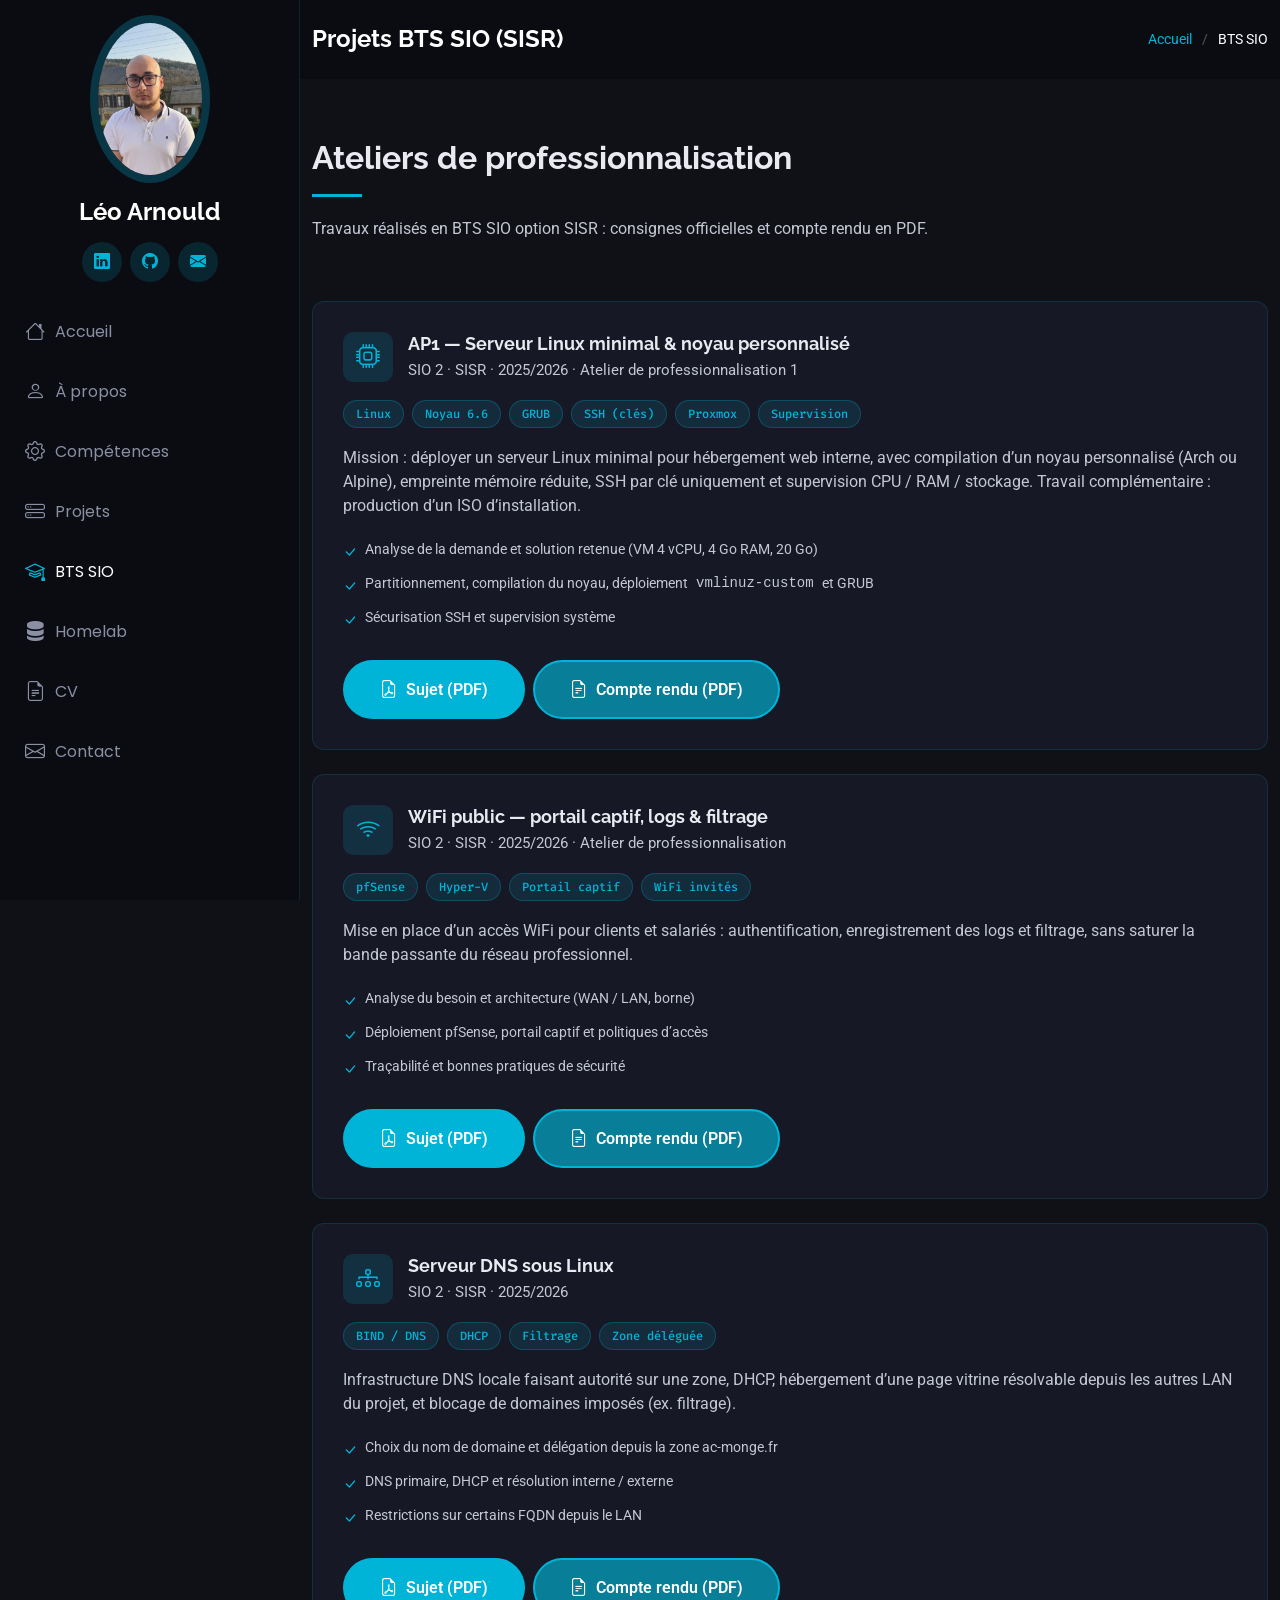
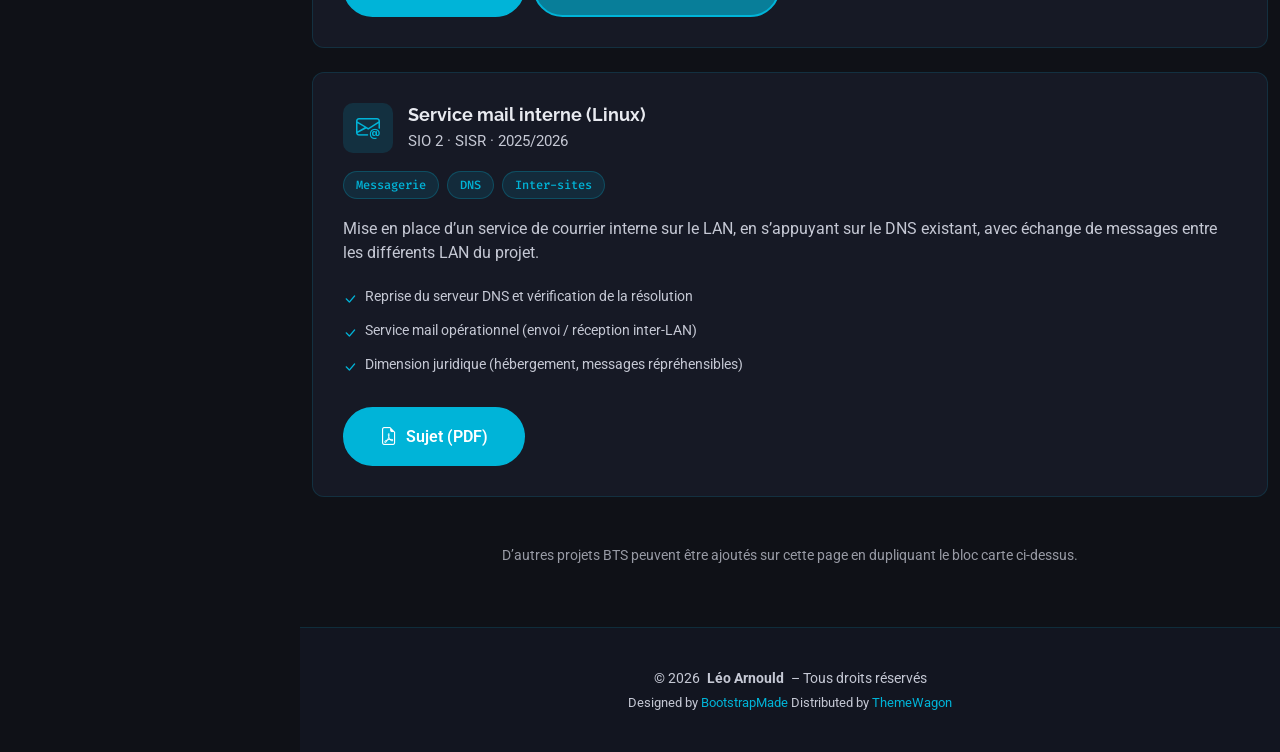
==== bts-sio.html @ a4b72993 "BTS SIO: cartes WiFi, DNS, mail + PDF associes Made-with: Cursor" ====
<!DOCTYPE html>
<html lang="fr">

<head>
  <meta charset="utf-8">
  <meta content="width=device-width, initial-scale=1.0" name="viewport">
  <title>Projets BTS SIO – Léo Arnould</title>
  <meta content="Projets BTS SIO option SISR : ateliers de professionnalisation, sujets et comptes rendus en PDF." name="description">
  <meta content="BTS SIO, SISR, portfolio, Léo Arnould, AP1, Linux, noyau" name="keywords">

  <link rel="canonical" href="https://leoarnould.fr/bts-sio.html">
  <meta property="og:type" content="website">
  <meta property="og:locale" content="fr_FR">
  <meta property="og:url" content="https://leoarnould.fr/bts-sio.html">
  <meta property="og:title" content="Projets BTS SIO – Léo Arnould">
  <meta property="og:description" content="Projets BTS SIO option SISR : ateliers, sujets et comptes rendus.">
  <meta property="og:image" content="https://leoarnould.fr/assets/img/my-profile-img.jpg">
  <meta property="og:image:alt" content="Photo de Léo Arnould">
  <meta name="twitter:card" content="summary_large_image">
  <meta name="twitter:title" content="Projets BTS SIO – Léo Arnould">
  <meta name="twitter:description" content="Projets BTS SIO option SISR.">
  <meta name="twitter:image" content="https://leoarnould.fr/assets/img/my-profile-img.jpg">

  <link href="assets/img/my-profile-img.jpg" rel="icon">
  <link href="assets/img/my-profile-img.jpg" rel="apple-touch-icon">

  <link href="https://fonts.googleapis.com" rel="preconnect">
  <link href="https://fonts.gstatic.com" rel="preconnect" crossorigin>
  <link href="https://fonts.googleapis.com/css2?family=Roboto:ital,wght@0,100;0,300;0,400;0,500;0,700;0,900;1,100;1,300;1,400;1,500;1,700;1,900&family=Poppins:ital,wght@0,100;0,200;0,300;0,400;0,500;0,600;0,700;0,800;0,900;1,100;1,200;1,300;1,400;1,500;1,600;1,700;1,800;1,900&family=Raleway:ital,wght@0,100;0,200;0,300;0,400;0,500;0,600;0,700;0,800;0,900;1,100;1,200;1,300;1,400;1,500;1,600;1,700;1,800;1,900&family=Fira+Code:wght@400;500;600&display=swap" rel="stylesheet">

  <link href="assets/vendor/bootstrap/css/bootstrap.min.css" rel="stylesheet">
  <link href="assets/vendor/bootstrap-icons/bootstrap-icons.css" rel="stylesheet">
  <link href="assets/vendor/aos/aos.css" rel="stylesheet">
  <link href="assets/vendor/glightbox/css/glightbox.min.css" rel="stylesheet">
  <link href="assets/vendor/swiper/swiper-bundle.min.css" rel="stylesheet">

  <link href="assets/css/main.css" rel="stylesheet">
</head>

<body class="portfolio-details-page">

  <header id="header" class="header dark-background d-flex flex-column">
    <i class="header-toggle d-xl-none bi bi-list"></i>

    <div class="profile-img">
      <img src="assets/img/my-profile-img.jpg" alt="Photo de Léo Arnould" class="img-fluid rounded-circle">
    </div>

    <a href="index.html" class="logo d-flex align-items-center justify-content-center">
      <h1 class="sitename">Léo Arnould</h1>
    </a>

    <div class="social-links text-center">
      <a href="https://linkedin.com/" target="_blank" class="linkedin" aria-label="LinkedIn"><i class="bi bi-linkedin"></i></a>
      <a href="https://github.com/Zixos95" target="_blank" class="github" aria-label="GitHub"><i class="bi bi-github"></i></a>
      <a href="mailto:leo.arnould08@gmail.com" class="email" aria-label="Email"><i class="bi bi-envelope-fill"></i></a>
    </div>

    <nav id="navmenu" class="navmenu">
      <ul>
        <li><a href="index.html#hero"><i class="bi bi-house navicon"></i>Accueil</a></li>
        <li><a href="index.html#about"><i class="bi bi-person navicon"></i> À propos</a></li>
        <li><a href="index.html#skills"><i class="bi bi-gear navicon"></i> Compétences</a></li>
        <li><a href="index.html#projects"><i class="bi bi-hdd-stack navicon"></i> Projets</a></li>
        <li><a href="bts-sio.html" class="active"><i class="bi bi-mortarboard navicon"></i> BTS SIO</a></li>
        <li><a href="index.html#homelab"><i class="bi bi-server navicon"></i> Homelab</a></li>
        <li><a href="index.html#resume"><i class="bi bi-file-earmark-text navicon"></i> CV</a></li>
        <li><a href="index.html#contact"><i class="bi bi-envelope navicon"></i> Contact</a></li>
      </ul>
    </nav>

  </header>

  <main class="main">

    <div class="page-title dark-background">
      <div class="container d-lg-flex justify-content-between align-items-center">
        <h1 class="mb-2 mb-lg-0">Projets BTS SIO (SISR)</h1>
        <nav class="breadcrumbs">
          <ol>
            <li><a href="index.html">Accueil</a></li>
            <li class="current">BTS SIO</li>
          </ol>
        </nav>
      </div>
    </div>

    <section id="bts-projects" class="section">
      <div class="container section-title" data-aos="fade-up">
        <h2>Ateliers de professionnalisation</h2>
        <p>Travaux réalisés en BTS SIO option SISR : consignes officielles et compte rendu en PDF.</p>
      </div>

      <div class="container" data-aos="fade-up" data-aos-delay="100">
        <div class="row gy-4">

          <div class="col-12">
            <div class="project-card">
              <div class="project-card-header">
                <div class="project-icon">
                  <i class="bi bi-cpu"></i>
                </div>
                <div>
                  <h3>AP1 — Serveur Linux minimal &amp; noyau personnalisé</h3>
                  <p class="mb-0 mt-1" style="color: var(--default-color); font-size: 0.95rem;">SIO 2 · SISR · 2025/2026 · Atelier de professionnalisation 1</p>
                </div>
              </div>
              <div class="project-tech-badges mt-3">
                <span class="badge-tech">Linux</span>
                <span class="badge-tech">Noyau 6.6</span>
                <span class="badge-tech">GRUB</span>
                <span class="badge-tech">SSH (clés)</span>
                <span class="badge-tech">Proxmox</span>
                <span class="badge-tech">Supervision</span>
              </div>
              <p class="mt-3 mb-0">
                Mission : déployer un serveur Linux minimal pour hébergement web interne, avec compilation d’un noyau personnalisé (Arch ou Alpine), empreinte mémoire réduite, SSH par clé uniquement et supervision CPU / RAM / stockage. Travail complémentaire : production d’un ISO d’installation.
              </p>
              <ul class="project-list mt-3">
                <li><i class="bi bi-check-lg"></i> Analyse de la demande et solution retenue (VM 4 vCPU, 4 Go RAM, 20 Go)</li>
                <li><i class="bi bi-check-lg"></i> Partitionnement, compilation du noyau, déploiement <span class="font-monospace" style="font-family: var(--mono-font);">vmlinuz-custom</span> et GRUB</li>
                <li><i class="bi bi-check-lg"></i> Sécurisation SSH et supervision système</li>
              </ul>
              <div class="d-flex flex-wrap gap-2 mt-4">
                <a href="assets/docs/bts/ap1-noyau-linux-sujet.pdf" target="_blank" rel="noopener noreferrer" class="btn-download-cv" style="display: inline-flex; align-items: center; gap: 8px;">
                  <i class="bi bi-file-earmark-pdf"></i> Sujet (PDF)
                </a>
                <a href="assets/docs/bts/ap1-noyau-linux-compte-rendu.pdf" target="_blank" rel="noopener noreferrer" class="btn-download-cv" style="display: inline-flex; align-items: center; gap: 8px; background-color: color-mix(in srgb, var(--accent-color), transparent 35%);">
                  <i class="bi bi-file-earmark-text"></i> Compte rendu (PDF)
                </a>
              </div>
            </div>
          </div>

          <div class="col-12">
            <div class="project-card">
              <div class="project-card-header">
                <div class="project-icon">
                  <i class="bi bi-wifi"></i>
                </div>
                <div>
                  <h3>WiFi public — portail captif, logs &amp; filtrage</h3>
                  <p class="mb-0 mt-1" style="color: var(--default-color); font-size: 0.95rem;">SIO 2 · SISR · 2025/2026 · Atelier de professionnalisation</p>
                </div>
              </div>
              <div class="project-tech-badges mt-3">
                <span class="badge-tech">pfSense</span>
                <span class="badge-tech">Hyper-V</span>
                <span class="badge-tech">Portail captif</span>
                <span class="badge-tech">WiFi invités</span>
              </div>
              <p class="mt-3 mb-0">
                Mise en place d’un accès WiFi pour clients et salariés : authentification, enregistrement des logs et filtrage, sans saturer la bande passante du réseau professionnel.
              </p>
              <ul class="project-list mt-3">
                <li><i class="bi bi-check-lg"></i> Analyse du besoin et architecture (WAN / LAN, borne)</li>
                <li><i class="bi bi-check-lg"></i> Déploiement pfSense, portail captif et politiques d’accès</li>
                <li><i class="bi bi-check-lg"></i> Traçabilité et bonnes pratiques de sécurité</li>
              </ul>
              <div class="d-flex flex-wrap gap-2 mt-4">
                <a href="assets/docs/bts/ap1-wifi-sujet.pdf" target="_blank" rel="noopener noreferrer" class="btn-download-cv" style="display: inline-flex; align-items: center; gap: 8px;">
                  <i class="bi bi-file-earmark-pdf"></i> Sujet (PDF)
                </a>
                <a href="assets/docs/bts/ap1-wifi-compte-rendu.pdf" target="_blank" rel="noopener noreferrer" class="btn-download-cv" style="display: inline-flex; align-items: center; gap: 8px; background-color: color-mix(in srgb, var(--accent-color), transparent 35%);">
                  <i class="bi bi-file-earmark-text"></i> Compte rendu (PDF)
                </a>
              </div>
            </div>
          </div>

          <div class="col-12">
            <div class="project-card">
              <div class="project-card-header">
                <div class="project-icon">
                  <i class="bi bi-diagram-3"></i>
                </div>
                <div>
                  <h3>Serveur DNS sous Linux</h3>
                  <p class="mb-0 mt-1" style="color: var(--default-color); font-size: 0.95rem;">SIO 2 · SISR · 2025/2026</p>
                </div>
              </div>
              <div class="project-tech-badges mt-3">
                <span class="badge-tech">BIND / DNS</span>
                <span class="badge-tech">DHCP</span>
                <span class="badge-tech">Filtrage</span>
                <span class="badge-tech">Zone déléguée</span>
              </div>
              <p class="mt-3 mb-0">
                Infrastructure DNS locale faisant autorité sur une zone, DHCP, hébergement d’une page vitrine résolvable depuis les autres LAN du projet, et blocage de domaines imposés (ex. filtrage).
              </p>
              <ul class="project-list mt-3">
                <li><i class="bi bi-check-lg"></i> Choix du nom de domaine et délégation depuis la zone ac-monge.fr</li>
                <li><i class="bi bi-check-lg"></i> DNS primaire, DHCP et résolution interne / externe</li>
                <li><i class="bi bi-check-lg"></i> Restrictions sur certains FQDN depuis le LAN</li>
              </ul>
              <div class="d-flex flex-wrap gap-2 mt-4">
                <a href="assets/docs/bts/ap-dns-sujet.pdf" target="_blank" rel="noopener noreferrer" class="btn-download-cv" style="display: inline-flex; align-items: center; gap: 8px;">
                  <i class="bi bi-file-earmark-pdf"></i> Sujet (PDF)
                </a>
                <a href="assets/docs/bts/ap-dns-compte-rendu.pdf" target="_blank" rel="noopener noreferrer" class="btn-download-cv" style="display: inline-flex; align-items: center; gap: 8px; background-color: color-mix(in srgb, var(--accent-color), transparent 35%);">
                  <i class="bi bi-file-earmark-text"></i> Compte rendu (PDF)
                </a>
              </div>
            </div>
          </div>

          <div class="col-12">
            <div class="project-card">
              <div class="project-card-header">
                <div class="project-icon">
                  <i class="bi bi-envelope-at"></i>
                </div>
                <div>
                  <h3>Service mail interne (Linux)</h3>
                  <p class="mb-0 mt-1" style="color: var(--default-color); font-size: 0.95rem;">SIO 2 · SISR · 2025/2026</p>
                </div>
              </div>
              <div class="project-tech-badges mt-3">
                <span class="badge-tech">Messagerie</span>
                <span class="badge-tech">DNS</span>
                <span class="badge-tech">Inter-sites</span>
              </div>
              <p class="mt-3 mb-0">
                Mise en place d’un service de courrier interne sur le LAN, en s’appuyant sur le DNS existant, avec échange de messages entre les différents LAN du projet.
              </p>
              <ul class="project-list mt-3">
                <li><i class="bi bi-check-lg"></i> Reprise du serveur DNS et vérification de la résolution</li>
                <li><i class="bi bi-check-lg"></i> Service mail opérationnel (envoi / réception inter-LAN)</li>
                <li><i class="bi bi-check-lg"></i> Dimension juridique (hébergement, messages répréhensibles)</li>
              </ul>
              <div class="d-flex flex-wrap gap-2 mt-4">
                <a href="assets/docs/bts/ap-mail-sujet.pdf" target="_blank" rel="noopener noreferrer" class="btn-download-cv" style="display: inline-flex; align-items: center; gap: 8px;">
                  <i class="bi bi-file-earmark-pdf"></i> Sujet (PDF)
                </a>
              </div>
            </div>
          </div>

        </div>

        <p class="mt-5 mb-0 text-center" style="color: color-mix(in srgb, var(--default-color), transparent 25%); font-size: 0.9rem;">
          D’autres projets BTS peuvent être ajoutés sur cette page en dupliquant le bloc carte ci-dessus.
        </p>
      </div>
    </section>

  </main>

  <footer id="footer" class="footer position-relative light-background">
    <div class="container">
      <div class="copyright text-center">
        <p>&copy; <span>2026</span> <strong class="px-1 sitename">Léo Arnould</strong> <span>– Tous droits réservés</span></p>
      </div>
      <div class="credits">
        Designed by <a href="https://bootstrapmade.com/">BootstrapMade</a> Distributed by <a href="https://themewagon.com">ThemeWagon</a>
      </div>
    </div>
  </footer>

  <a href="#" id="scroll-top" class="scroll-top d-flex align-items-center justify-content-center"><i class="bi bi-arrow-up-short"></i></a>

  <div id="preloader"></div>

  <script src="assets/vendor/bootstrap/js/bootstrap.bundle.min.js"></script>
  <script src="assets/vendor/aos/aos.js"></script>
  <script src="assets/vendor/typed.js/typed.umd.js"></script>
  <script src="assets/vendor/purecounter/purecounter_vanilla.js"></script>
  <script src="assets/vendor/waypoints/noframework.waypoints.js"></script>
  <script src="assets/vendor/glightbox/js/glightbox.min.js"></script>
  <script src="assets/vendor/imagesloaded/imagesloaded.pkgd.min.js"></script>
  <script src="assets/vendor/isotope-layout/isotope.pkgd.min.js"></script>
  <script src="assets/vendor/swiper/swiper-bundle.min.js"></script>

  <script src="assets/js/main.js"></script>

</body>

</html>
---- assets/css/main.css ----
﻿:root {
  --default-font: "Roboto",  system-ui, -apple-system, "Segoe UI", Roboto, "Helvetica Neue", Arial, "Noto Sans", "Liberation Sans", sans-serif, "Apple Color Emoji", "Segoe UI Emoji", "Segoe UI Symbol", "Noto Color Emoji";
  --heading-font: "Raleway",  sans-serif;
  --nav-font: "Poppins",  sans-serif;
  --mono-font: "Fira Code", "Consolas", "Monaco", monospace;
}

:root { 
  --background-color: #0f1117;
  --default-color: #c5c8d4;
  --heading-color: #e8eaf0;
  --accent-color: #00b4d8;
  --surface-color: #161925;
  --contrast-color: #ffffff;
}

:root {
  --nav-color: #8b8fa3;
  --nav-hover-color: #ffffff;
  --nav-mobile-background-color: #0a0c12;
  --nav-dropdown-background-color: #0a0c12;
  --nav-dropdown-color: #8b8fa3;
  --nav-dropdown-hover-color: #ffffff;
}

.light-background {
  --background-color: #121520;
  --surface-color: #1a1e2e;
}

.dark-background {
  --background-color: #0a0c12;
  --default-color: #ffffff;
  --heading-color: #ffffff;
  --surface-color: #111422;
  --contrast-color: #ffffff;
}

:root {
  scroll-behavior: smooth;
}

body {
  color: var(--default-color);
  background-color: var(--background-color);
  font-family: var(--default-font);
}

a {
  color: var(--accent-color);
  text-decoration: none;
  transition: 0.3s;
}

a:hover {
  color: color-mix(in srgb, var(--accent-color), transparent 25%);
  text-decoration: none;
}

h1,
h2,
h3,
h4,
h5,
h6 {
  color: var(--heading-color);
  font-family: var(--heading-font);
}

.php-email-form .error-message {
  display: none;
  background: #df1529;
  color: #ffffff;
  text-align: left;
  padding: 15px;
  margin-bottom: 24px;
  font-weight: 600;
}

.php-email-form .sent-message {
  display: none;
  color: #ffffff;
  background: #059652;
  text-align: center;
  padding: 15px;
  margin-bottom: 24px;
  font-weight: 600;
}

.php-email-form .loading {
  display: none;
  background: var(--surface-color);
  text-align: center;
  padding: 15px;
  margin-bottom: 24px;
}

.php-email-form .loading:before {
  content: "";
  display: inline-block;
  border-radius: 50%;
  width: 24px;
  height: 24px;
  margin: 0 10px -6px 0;
  border: 3px solid var(--accent-color);
  border-top-color: var(--surface-color);
  animation: php-email-form-loading 1s linear infinite;
}

@keyframes php-email-form-loading {
  0% {
    transform: rotate(0deg);
  }

  100% {
    transform: rotate(360deg);
  }
}

.header {
  color: var(--default-color);
  background-color: var(--background-color);
  position: fixed;
  top: 0;
  left: 0;
  bottom: 0;
  padding: 0 15px;
  width: 300px;
  transition: all ease-in-out 0.3s;
  overflow-y: auto;
  z-index: 997;
  border-right: 1px solid color-mix(in srgb, var(--accent-color), transparent 85%);
}

.header .profile-img img {
  margin: 15px auto;
  display: block;
  width: 120px;
  border: 8px solid color-mix(in srgb, var(--accent-color), transparent 75%);
}

.header .logo {
  line-height: 1;
  margin-bottom: 15px;
}

.header .logo img {
  max-height: 32px;
  margin-right: 8px;
}

.header .logo h1 {
  font-size: 24px;
  margin: 0;
  font-weight: 700;
  color: var(--heading-color);
}

.header .social-links {
  margin: 0 0 20px 0;
}

.header .social-links a {
  font-size: 16px;
  display: inline-flex;
  align-items: center;
  justify-content: center;
  background: color-mix(in srgb, var(--accent-color), transparent 85%);
  color: var(--accent-color);
  margin: 0 2px;
  border-radius: 50%;
  text-align: center;
  width: 40px;
  height: 40px;
  transition: 0.3s;
}

.header .social-links a:hover {
  color: var(--contrast-color);
  background: var(--accent-color);
}

@media (min-width: 1200px) {

  .header~main,
  .header~#footer {
    margin-left: 300px;
  }
}

@media (max-width: 1199px) {
  .header {
    left: -100%;
  }
}

.header.header-show {
  left: 0;
}

.header .header-toggle {
  color: var(--contrast-color);
  background-color: var(--accent-color);
  font-size: 22px;
  display: flex;
  align-items: center;
  justify-content: center;
  width: 40px;
  height: 40px;
  border-radius: 50%;
  cursor: pointer;
  position: fixed;
  top: 15px;
  right: 15px;
  z-index: 9999;
  transition: background-color 0.3s;
}

.header .header-toggle:hover {
  color: var(--contrast-color);
  background-color: color-mix(in srgb, var(--accent-color) 90%, white 15%);
}

.mobile-nav-toggle {
  display: none;
}

.navmenu {
  padding: 0;
  z-index: 9997;
}

.navmenu ul {
  list-style: none;
  padding: 0 0 20px 0;
  margin: 0;
}

.navmenu a,
.navmenu a:focus {
  color: var(--nav-color);
  padding: 15px 10px;
  font-family: var(--nav-font);
  font-size: 16px;
  font-weight: 400;
  display: flex;
  align-items: center;
  white-space: nowrap;
  transition: 0.3s;
  width: 100%;
}

.navmenu a .navicon,
.navmenu a:focus .navicon {
  font-size: 20px;
  margin-right: 10px;
}

.navmenu a .toggle-dropdown,
.navmenu a:focus .toggle-dropdown {
  font-size: 12px;
  line-height: 0;
  margin-left: auto;
  width: 30px;
  height: 30px;
  display: flex;
  align-items: center;
  justify-content: center;
  border-radius: 50%;
  transition: 0.3s;
  flex-shrink: 0;
  background-color: color-mix(in srgb, var(--accent-color), transparent 90%);
}

.navmenu a .toggle-dropdown:hover,
.navmenu a:focus .toggle-dropdown:hover {
  background-color: var(--accent-color);
  color: var(--contrast-color);
}

.navmenu a:hover,
.navmenu .active,
.navmenu .active:focus {
  color: var(--nav-hover-color);
}

.navmenu a:hover .navicon,
.navmenu .active .navicon,
.navmenu .active:focus .navicon {
  color: var(--accent-color);
}

.navmenu .active .toggle-dropdown,
.navmenu .active:focus .toggle-dropdown {
  background-color: var(--accent-color);
  color: var(--contrast-color);
  transform: rotate(180deg);
}

.navmenu .dropdown {
  display: block;
}

.navmenu .dropdown a,
.navmenu .dropdown a:focus {
  color: --nav-dropdown-color;
}

.navmenu .dropdown a:hover,
.navmenu .dropdown .active,
.navmenu .dropdown .active:focus {
  color: var(--nav-dropdown-hover-color);
}

.navmenu .dropdown ul {
  position: static;
  display: none;
  z-index: 99;
  padding: 5px 10px;
  margin: 5px 10px;
  background-color: var(--nav-dropdown-background-color);
  border: 1px solid color-mix(in srgb, var(--default-color), transparent 90%);
  box-shadow: none;
  transition: all 0.5s ease-in-out;
}

.navmenu .dropdown ul ul {
  background-color: rgba(33, 37, 41, 0.1);
}

.navmenu .dropdown>.dropdown-active {
  display: block;
  background-color: rgba(33, 37, 41, 0.03);
}

.footer {
  color: var(--default-color);
  background-color: var(--background-color);
  font-size: 14px;
  padding: 40px 0;
  position: relative;
  border-top: 1px solid color-mix(in srgb, var(--accent-color), transparent 85%);
}

.footer .copyright p {
  margin-bottom: 0;
}

.footer .credits {
  margin-top: 4px;
  font-size: 13px;
  text-align: center;
}

#preloader {
  position: fixed;
  inset: 0;
  z-index: 999999;
  overflow: hidden;
  background: var(--background-color);
  transition: all 0.6s ease-out;
}

#preloader:before {
  content: "";
  position: fixed;
  top: calc(50% - 30px);
  left: calc(50% - 30px);
  border: 6px solid #ffffff;
  border-color: var(--accent-color) transparent var(--accent-color) transparent;
  border-radius: 50%;
  width: 60px;
  height: 60px;
  animation: animate-preloader 1.5s linear infinite;
}

@keyframes animate-preloader {
  0% {
    transform: rotate(0deg);
  }

  100% {
    transform: rotate(360deg);
  }
}

.scroll-top {
  position: fixed;
  visibility: hidden;
  opacity: 0;
  right: 15px;
  bottom: -15px;
  z-index: 99999;
  background-color: var(--accent-color);
  width: 44px;
  height: 44px;
  border-radius: 50px;
  transition: all 0.4s;
}

.scroll-top i {
  font-size: 24px;
  color: var(--contrast-color);
  line-height: 0;
}

.scroll-top:hover {
  background-color: color-mix(in srgb, var(--accent-color), transparent 20%);
  color: var(--contrast-color);
}

.scroll-top.active {
  visibility: visible;
  opacity: 1;
  bottom: 15px;
}

@media screen and (max-width: 768px) {
  [data-aos-delay] {
    transition-delay: 0 !important;
  }
}

.page-title {
  color: var(--default-color);
  background-color: var(--background-color);
  padding: 25px 0;
  position: relative;
}

.page-title h1 {
  font-size: 24px;
  font-weight: 700;
}

.page-title .breadcrumbs ol {
  display: flex;
  flex-wrap: wrap;
  list-style: none;
  padding: 0;
  margin: 0;
  font-size: 14px;
  font-weight: 400;
}

.page-title .breadcrumbs ol li+li {
  padding-left: 10px;
}

.page-title .breadcrumbs ol li+li::before {
  content: "/";
  display: inline-block;
  padding-right: 10px;
  color: color-mix(in srgb, var(--default-color), transparent 70%);
}

section,
.section {
  color: var(--default-color);
  background-color: var(--background-color);
  padding: 60px 0;
  overflow: clip;
}

.section-title {
  padding-bottom: 60px;
  position: relative;
}

.section-title h2 {
  font-size: 32px;
  font-weight: 700;
  margin-bottom: 20px;
  padding-bottom: 20px;
  position: relative;
}

.section-title h2:after {
  content: "";
  position: absolute;
  display: block;
  width: 50px;
  height: 3px;
  background: var(--accent-color);
  left: 0;
  bottom: 0;
}

.section-title p {
  margin-bottom: 0;
}

.hero {
  width: 100%;
  min-height: 100vh;
  position: relative;
  padding: 80px 0;
  display: flex;
  align-items: center;
  justify-content: center;
}

.hero img {
  position: absolute;
  inset: 0;
  display: block;
  width: 100%;
  height: 100%;
  object-fit: cover;
  z-index: 1;
  filter: brightness(0.3) saturate(0.6);
}

.hero:before {
  content: "";
  background: linear-gradient(135deg, rgba(10,12,18,0.92) 0%, rgba(0,180,216,0.15) 100%);
  position: absolute;
  inset: 0;
  z-index: 2;
}

.hero .container {
  position: relative;
  z-index: 3;
}

.hero h2 {
  margin: 0;
  font-size: 64px;
  font-weight: 700;
}

.hero p {
  margin: 5px 0 0 0;
  font-size: 26px;
}

.hero p span {
  letter-spacing: 1px;
  border-bottom: 2px solid var(--accent-color);
}

.hero .social-links {
  margin-top: 25px;
}

.hero .social-links a {
  font-size: 24px;
  display: inline-block;
  color: color-mix(in srgb, var(--default-color), transparent 50%);
  line-height: 1;
  margin-right: 20px;
  transition: 0.3s;
}

.hero .social-links a:hover {
  color: var(--accent-color);
}

@media (max-width: 768px) {
  .hero h2 {
    font-size: 32px;
  }

  .hero p {
    font-size: 20px;
  }
}

.about .content h2 {
  font-weight: 700;
  font-size: 24px;
}

.about .content ul {
  list-style: none;
  padding: 0;
}

.about .content ul li {
  margin-bottom: 20px;
  display: flex;
  align-items: center;
}

.about .content ul strong {
  margin-right: 10px;
}

.about .content ul i {
  font-size: 16px;
  margin-right: 5px;
  color: var(--accent-color);
  line-height: 0;
}

.skills .progress {
  height: 60px;
  display: block;
  background: none;
  border-radius: 0;
}

.skills .progress .skill {
  color: var(--heading-color);
  padding: 0;
  margin: 0 0 6px 0;
  text-transform: uppercase;
  display: block;
  font-weight: 600;
  font-family: var(--heading-font);
}

.skills .progress .skill .val {
  float: right;
  font-style: normal;
}

.skills .progress-bar-wrap {
  background: color-mix(in srgb, var(--default-color), transparent 90%);
  height: 10px;
}

.skills .progress-bar {
  width: 1px;
  height: 10px;
  transition: 0.9s;
  background-color: var(--accent-color);
}

.skill-card {
  background: var(--surface-color);
  border: 1px solid color-mix(in srgb, var(--accent-color), transparent 85%);
  border-radius: 12px;
  padding: 30px 25px;
  height: 100%;
  transition: all 0.3s ease;
  position: relative;
  overflow: hidden;
}

.skill-card::before {
  content: "";
  position: absolute;
  top: 0;
  left: 0;
  right: 0;
  height: 3px;
  background: linear-gradient(90deg, var(--accent-color), transparent);
}

.skill-card:hover {
  transform: translateY(-5px);
  border-color: color-mix(in srgb, var(--accent-color), transparent 50%);
  box-shadow: 0 10px 30px rgba(0, 180, 216, 0.1);
}

.skill-card-icon {
  width: 60px;
  height: 60px;
  background: color-mix(in srgb, var(--accent-color), transparent 85%);
  border-radius: 12px;
  display: flex;
  align-items: center;
  justify-content: center;
  margin-bottom: 20px;
}

.skill-card-icon i {
  font-size: 28px;
  color: var(--accent-color);
}

.skill-card h4 {
  font-size: 20px;
  font-weight: 700;
  margin-bottom: 15px;
  color: var(--heading-color);
}

.skill-list {
  list-style: none;
  padding: 0;
  margin: 0;
}

.skill-list li {
  padding: 6px 0;
  font-size: 14px;
  color: var(--default-color);
  display: flex;
  align-items: center;
  gap: 8px;
}

.skill-list li i {
  color: var(--accent-color);
  font-size: 14px;
}

.projects .section-title h2:after {
  left: 0;
}

.project-card {
  background: var(--surface-color);
  border: 1px solid color-mix(in srgb, var(--accent-color), transparent 85%);
  border-radius: 12px;
  padding: 30px;
  height: 100%;
  transition: all 0.3s ease;
  position: relative;
  overflow: hidden;
}

.project-card::before {
  content: "";
  position: absolute;
  top: 0;
  left: 0;
  width: 4px;
  height: 100%;
  background: var(--accent-color);
  opacity: 0;
  transition: opacity 0.3s ease;
}

.project-card:hover {
  transform: translateY(-5px);
  border-color: color-mix(in srgb, var(--accent-color), transparent 50%);
  box-shadow: 0 15px 40px rgba(0, 180, 216, 0.08);
}

.project-card:hover::before {
  opacity: 1;
}

.project-card-header {
  display: flex;
  align-items: center;
  gap: 15px;
  margin-bottom: 18px;
}

.project-icon {
  width: 50px;
  height: 50px;
  min-width: 50px;
  background: color-mix(in srgb, var(--accent-color), transparent 85%);
  border-radius: 10px;
  display: flex;
  align-items: center;
  justify-content: center;
}

.project-icon i {
  font-size: 24px;
  color: var(--accent-color);
}

.project-card h3 {
  font-size: 18px;
  font-weight: 700;
  margin: 0;
  color: var(--heading-color);
}

.project-tech-badges {
  display: flex;
  flex-wrap: wrap;
  gap: 8px;
  margin-bottom: 18px;
}

.badge-tech {
  background: color-mix(in srgb, var(--accent-color), transparent 88%);
  color: var(--accent-color);
  padding: 4px 12px;
  border-radius: 20px;
  font-size: 12px;
  font-weight: 500;
  font-family: var(--mono-font);
  border: 1px solid color-mix(in srgb, var(--accent-color), transparent 75%);
}

.project-card h5 {
  font-size: 14px;
  font-weight: 600;
  color: var(--heading-color);
  margin-bottom: 10px;
  text-transform: uppercase;
  letter-spacing: 0.5px;
}

.project-list {
  list-style: none;
  padding: 0;
  margin: 0;
}

.project-list li {
  padding: 5px 0;
  font-size: 14px;
  color: var(--default-color);
  display: flex;
  align-items: flex-start;
  gap: 8px;
}

.project-list li i {
  color: var(--accent-color);
  font-size: 14px;
  margin-top: 3px;
  flex-shrink: 0;
}

.homelab .section-title h2:after {
  left: 0;
}

.homelab-card {
  background: var(--surface-color);
  border: 1px solid color-mix(in srgb, var(--accent-color), transparent 85%);
  border-radius: 12px;
  padding: 30px;
  height: 100%;
}

.homelab-card h3 {
  font-size: 18px;
  font-weight: 700;
  margin-bottom: 15px;
  color: var(--heading-color);
  display: flex;
  align-items: center;
  gap: 10px;
}

.homelab-card h3 i {
  color: var(--accent-color);
  font-size: 22px;
}

.homelab-detail {
  margin-bottom: 25px;
}

.homelab-badge-main {
  display: inline-block;
  background: linear-gradient(135deg, var(--accent-color), color-mix(in srgb, var(--accent-color), #6366f1 50%));
  color: var(--contrast-color);
  padding: 8px 20px;
  border-radius: 25px;
  font-size: 14px;
  font-weight: 600;
  font-family: var(--mono-font);
  margin-bottom: 10px;
}

.homelab-detail p {
  font-size: 14px;
  color: color-mix(in srgb, var(--default-color), transparent 20%);
  margin-top: 10px;
}

.homelab-subtitle {
  font-size: 13px;
  color: color-mix(in srgb, var(--default-color), transparent 30%);
  margin-bottom: 18px;
  font-family: var(--mono-font);
}

.homelab-specs {
  display: flex;
  flex-direction: column;
  gap: 10px;
  margin-top: 15px;
}

.homelab-spec-item {
  display: flex;
  align-items: center;
  gap: 10px;
  padding: 8px 12px;
  background: color-mix(in srgb, #10b981, transparent 92%);
  border: 1px solid color-mix(in srgb, #10b981, transparent 80%);
  border-radius: 8px;
  font-size: 13px;
  color: var(--default-color);
  font-family: var(--mono-font);
}

.homelab-spec-item i {
  color: #10b981;
  font-size: 16px;
  min-width: 20px;
}

.homelab-vm-grid {
  display: flex;
  flex-direction: column;
  gap: 10px;
}

.homelab-vm-list {
  display: flex;
  flex-direction: column;
  gap: 12px;
}

.homelab-vm-item {
  display: flex;
  align-items: center;
  gap: 15px;
  padding: 12px 15px;
  background: color-mix(in srgb, var(--accent-color), transparent 93%);
  border-radius: 8px;
  border-left: 3px solid var(--accent-color);
}

.homelab-vm-item i {
  font-size: 24px;
  color: var(--accent-color);
  min-width: 30px;
  text-align: center;
}

.homelab-vm-item strong {
  display: block;
  font-size: 14px;
  color: var(--heading-color);
}

.homelab-vm-item span {
  font-size: 12px;
  color: color-mix(in srgb, var(--default-color), transparent 30%);
}

.homelab-services {
  display: flex;
  flex-wrap: wrap;
  gap: 10px;
  margin-bottom: 10px;
}

.homelab-service-item {
  display: flex;
  align-items: center;
  gap: 8px;
  padding: 8px 15px;
  background: color-mix(in srgb, var(--accent-color), transparent 90%);
  border: 1px solid color-mix(in srgb, var(--accent-color), transparent 80%);
  border-radius: 8px;
  font-size: 13px;
  color: var(--default-color);
}

.homelab-service-item i {
  color: var(--accent-color);
  font-size: 16px;
}

.homelab-service-cyber {
  border-color: color-mix(in srgb, #ef4444, transparent 75%);
  background: color-mix(in srgb, #ef4444, transparent 92%);
}

.homelab-service-cyber i {
  color: #ef4444;
}

.homelab-docker-grid {
  display: flex;
  flex-direction: column;
  gap: 8px;
}

.docker-item {
  display: flex;
  align-items: center;
  gap: 12px;
  padding: 10px 14px;
  background: color-mix(in srgb, #6366f1, transparent 93%);
  border-radius: 8px;
  border-left: 3px solid #6366f1;
  transition: all 0.2s ease;
}

.docker-item:hover {
  background: color-mix(in srgb, #6366f1, transparent 88%);
  transform: translateX(4px);
}

.docker-item i {
  font-size: 20px;
  color: #6366f1;
  min-width: 26px;
  text-align: center;
}

.docker-item strong {
  display: block;
  font-size: 13px;
  color: var(--heading-color);
}

.docker-item span {
  font-size: 11px;
  color: color-mix(in srgb, var(--default-color), transparent 30%);
}

.network-diagram {
  display: flex;
  flex-direction: column;
  align-items: center;
  padding: 30px 10px;
  gap: 0;
}

.net-row {
  display: flex;
  justify-content: center;
  width: 100%;
}

.net-row-vms {
  display: flex;
  justify-content: center;
  gap: 20px;
  flex-wrap: wrap;
}

.net-node {
  display: flex;
  flex-direction: column;
  align-items: center;
  text-align: center;
  padding: 18px 25px;
  border-radius: 12px;
  border: 2px solid color-mix(in srgb, var(--accent-color), transparent 70%);
  background: color-mix(in srgb, var(--accent-color), transparent 93%);
  transition: all 0.3s ease;
  position: relative;
  min-width: 160px;
}

.net-node:hover {
  border-color: var(--accent-color);
  box-shadow: 0 0 20px rgba(0, 180, 216, 0.15);
  transform: translateY(-2px);
}

.net-node i {
  font-size: 28px;
  color: var(--accent-color);
  margin-bottom: 6px;
}

.net-node span {
  font-size: 14px;
  font-weight: 700;
  color: var(--heading-color);
}

.net-node small {
  font-size: 11px;
  color: color-mix(in srgb, var(--default-color), transparent 30%);
  margin-top: 2px;
  font-family: var(--mono-font);
}

.net-internet {
  border-color: #6366f1;
  background: color-mix(in srgb, #6366f1, transparent 92%);
}

.net-internet i {
  color: #6366f1;
}

.net-firewall {
  border-color: #ef4444;
  background: color-mix(in srgb, #ef4444, transparent 92%);
}

.net-firewall i {
  color: #ef4444;
}

.net-switch {
  border-color: #f59e0b;
  background: color-mix(in srgb, #f59e0b, transparent 92%);
}

.net-switch i {
  color: #f59e0b;
}

.net-vm {
  border-color: var(--accent-color);
  background: color-mix(in srgb, var(--accent-color), transparent 92%);
  flex: 1;
  max-width: 200px;
}

.net-hypervisor {
  border-color: #10b981;
  background: color-mix(in srgb, #10b981, transparent 92%);
  min-width: 280px;
}

.net-hypervisor i {
  color: #10b981;
}

.net-vm-docker {
  border-color: #6366f1;
}

.net-vm-docker i {
  color: #6366f1;
}

.net-vm-docker .net-vlan-tag {
  background: #6366f1;
}

.net-vm-monitor {
  border-color: #f59e0b;
}

.net-vm-monitor i {
  color: #f59e0b;
}

.net-vm-monitor .net-vlan-tag {
  background: #f59e0b;
}

.net-vm-iot {
  border-color: #10b981;
}

.net-vm-iot i {
  color: #10b981;
}

.net-vm-iot .net-vlan-tag {
  background: #10b981;
}

.net-vm-cyber {
  border-color: #ef4444;
}

.net-vm-cyber i {
  color: #ef4444;
}

.net-vm-cyber .net-vlan-tag {
  background: #ef4444;
}

.net-vm-storage {
  border-color: #8b5cf6;
}

.net-vm-storage i {
  color: #8b5cf6;
}

.net-vm-storage .net-vlan-tag {
  background: #8b5cf6;
}

.net-vlan-tag {
  margin-top: 8px;
  padding: 2px 10px;
  border-radius: 20px;
  font-size: 10px;
  font-weight: 600;
  font-family: var(--mono-font);
  background: var(--accent-color);
  color: var(--contrast-color);
}

.net-connector {
  display: flex;
  justify-content: center;
  align-items: center;
}

.net-connector-vertical {
  width: 2px;
  height: 30px;
  background: linear-gradient(180deg, color-mix(in srgb, var(--accent-color), transparent 40%), color-mix(in srgb, var(--accent-color), transparent 70%));
}

.net-connector-branch {
  width: 60%;
  max-width: 500px;
  height: 30px;
  border-left: 2px solid color-mix(in srgb, var(--accent-color), transparent 50%);
  border-right: 2px solid color-mix(in srgb, var(--accent-color), transparent 50%);
  border-bottom: 2px solid color-mix(in srgb, var(--accent-color), transparent 50%);
  border-radius: 0 0 12px 12px;
  position: relative;
}

.net-connector-branch::before {
  content: "";
  position: absolute;
  top: 0;
  left: 50%;
  transform: translateX(-50%);
  width: 2px;
  height: 100%;
  background: color-mix(in srgb, var(--accent-color), transparent 50%);
}

.net-connector-branch-up {
  width: 60%;
  max-width: 500px;
  height: 30px;
  border-left: 2px solid color-mix(in srgb, #10b981, transparent 50%);
  border-right: 2px solid color-mix(in srgb, #10b981, transparent 50%);
  border-top: 2px solid color-mix(in srgb, #10b981, transparent 50%);
  border-radius: 12px 12px 0 0;
  position: relative;
}

.net-connector-branch-up::before {
  content: "";
  position: absolute;
  bottom: 0;
  left: 50%;
  transform: translateX(-50%);
  width: 2px;
  height: 100%;
  background: color-mix(in srgb, #10b981, transparent 50%);
}

@media (max-width: 768px) {
  .net-row-vms {
    flex-direction: column;
    align-items: center;
    gap: 12px;
  }

  .net-vm {
    max-width: 100%;
    width: 80%;
  }

  .net-connector-branch,
  .net-connector-branch-up {
    width: 40%;
  }

  .net-node {
    min-width: 140px;
    padding: 14px 18px;
  }
}

.resume .resume-title {
  color: var(--heading-color);
  font-size: 26px;
  font-weight: 700;
  margin-top: 20px;
  margin-bottom: 20px;
}

.resume .resume-item {
  padding: 0 0 20px 20px;
  margin-top: -2px;
  border-left: 2px solid var(--accent-color);
  position: relative;
}

.resume .resume-item h4 {
  line-height: 18px;
  font-size: 18px;
  font-weight: 600;
  text-transform: uppercase;
  color: color-mix(in srgb, var(--default-color), transparent 20%);
  margin-bottom: 10px;
}

.resume .resume-item h5 {
  font-size: 16px;
  padding: 5px 15px;
  display: inline-block;
  font-weight: 600;
  margin-bottom: 10px;
  background: color-mix(in srgb, var(--accent-color), transparent 88%);
  color: var(--accent-color);
  border-radius: 4px;
}

.resume .resume-item ul {
  padding-left: 20px;
}

.resume .resume-item ul li {
  padding-bottom: 10px;
}

.resume .resume-item:last-child {
  padding-bottom: 0;
}

.resume .resume-item::before {
  content: "";
  position: absolute;
  width: 16px;
  height: 16px;
  border-radius: 50px;
  left: -9px;
  top: 0;
  background: var(--background-color);
  border: 2px solid var(--accent-color);
}

.btn-download-cv {
  display: inline-flex;
  align-items: center;
  gap: 10px;
  background: var(--accent-color);
  color: var(--contrast-color);
  padding: 14px 35px;
  border-radius: 50px;
  font-size: 16px;
  font-weight: 600;
  text-decoration: none;
  transition: all 0.3s ease;
  border: 2px solid var(--accent-color);
}

.btn-download-cv:hover {
  background: transparent;
  color: var(--accent-color);
  transform: translateY(-2px);
  box-shadow: 0 5px 20px rgba(0, 180, 216, 0.3);
}

.btn-download-cv i {
  font-size: 18px;
}

.btn-view-cv {
  display: inline-flex;
  align-items: center;
  gap: 10px;
  background: transparent;
  color: var(--accent-color);
  padding: 14px 35px;
  border-radius: 50px;
  font-size: 16px;
  font-weight: 600;
  text-decoration: none;
  transition: all 0.3s ease;
  border: 2px solid var(--accent-color);
}

.btn-view-cv:hover {
  background: var(--accent-color);
  color: var(--contrast-color);
  transform: translateY(-2px);
  box-shadow: 0 5px 20px rgba(0, 180, 216, 0.3);
}

.btn-view-cv i {
  font-size: 18px;
}

.cv-viewer-card {
  background: var(--surface-color);
  border: 1px solid color-mix(in srgb, var(--accent-color), transparent 85%);
  border-radius: 12px;
  padding: 30px;
}

.cv-viewer-card h3 {
  font-size: 20px;
  font-weight: 700;
  margin-bottom: 20px;
  color: var(--heading-color);
  display: flex;
  align-items: center;
  gap: 10px;
}

.cv-viewer-card h3 i {
  color: #ef4444;
  font-size: 24px;
}

.cv-pdf-embed {
  background: #1a1a2e;
  border-radius: 8px;
  overflow: hidden;
  border: 1px solid color-mix(in srgb, var(--accent-color), transparent 80%);
}

.cv-actions {
  display: flex;
  justify-content: center;
  gap: 15px;
  flex-wrap: wrap;
}

.contact .info-wrap {
  background-color: var(--surface-color);
  box-shadow: 0px 0px 20px rgba(0, 0, 0, 0.2);
  padding: 30px;
  border: 1px solid color-mix(in srgb, var(--accent-color), transparent 85%);
  border-radius: 12px;
}

@media (max-width: 575px) {
  .contact .info-wrap {
    padding: 20px;
  }
}

.contact .info-item {
  margin-bottom: 40px;
}

.contact .info-item i {
  font-size: 20px;
  color: var(--accent-color);
  background: color-mix(in srgb, var(--accent-color), transparent 92%);
  width: 44px;
  height: 44px;
  display: flex;
  justify-content: center;
  align-items: center;
  border-radius: 50px;
  transition: all 0.3s ease-in-out;
  margin-right: 15px;
}

.contact .info-item h3 {
  padding: 0;
  font-size: 18px;
  font-weight: 700;
  margin-bottom: 5px;
}

.contact .info-item p {
  padding: 0;
  margin-bottom: 0;
  font-size: 14px;
}

.contact .info-item:hover i {
  background: var(--accent-color);
  color: var(--contrast-color);
}

.contact .php-email-form {
  background-color: var(--surface-color);
  height: 100%;
  padding: 30px;
  box-shadow: 0px 0px 20px rgba(0, 0, 0, 0.2);
  border: 1px solid color-mix(in srgb, var(--accent-color), transparent 85%);
  border-radius: 12px;
}

@media (max-width: 575px) {
  .contact .php-email-form {
    padding: 20px;
  }
}

.contact .php-email-form input[type=text],
.contact .php-email-form input[type=email],
.contact .php-email-form textarea {
  font-size: 14px;
  padding: 10px 15px;
  box-shadow: none;
  border-radius: 6px;
  color: var(--default-color);
  background-color: color-mix(in srgb, var(--surface-color), black 15%);
  border-color: color-mix(in srgb, var(--accent-color), transparent 80%);
}

.contact .php-email-form input[type=text]:focus,
.contact .php-email-form input[type=email]:focus,
.contact .php-email-form textarea:focus {
  border-color: var(--accent-color);
}

.contact .php-email-form input[type=text]::placeholder,
.contact .php-email-form input[type=email]::placeholder,
.contact .php-email-form textarea::placeholder {
  color: color-mix(in srgb, var(--default-color), transparent 70%);
}

.contact .php-email-form button[type=submit] {
  color: var(--contrast-color);
  background: var(--accent-color);
  border: 0;
  padding: 10px 30px;
  transition: 0.4s;
  border-radius: 50px;
}

.contact .php-email-form button[type=submit]:hover {
  background: color-mix(in srgb, var(--accent-color), transparent 25%);
}

.portfolio-details .portfolio-details-slider img {
  width: 100%;
}

.portfolio-details .portfolio-details-slider .swiper-pagination {
  margin-top: 20px;
  position: relative;
}

.portfolio-details .portfolio-details-slider .swiper-pagination .swiper-pagination-bullet {
  width: 12px;
  height: 12px;
  background-color: color-mix(in srgb, var(--default-color), transparent 85%);
  opacity: 1;
}

.portfolio-details .portfolio-details-slider .swiper-pagination .swiper-pagination-bullet-active {
  background-color: var(--accent-color);
}

.portfolio-details .portfolio-info {
  padding: 30px;
  box-shadow: 0px 0 30px rgba(0, 0, 0, 0.1);
}

.portfolio-details .portfolio-info h3 {
  font-size: 22px;
  font-weight: 700;
  margin-bottom: 20px;
  padding-bottom: 20px;
  border-bottom: 1px solid color-mix(in srgb, var(--default-color), transparent 85%);
}

.portfolio-details .portfolio-info ul {
  list-style: none;
  padding: 0;
  font-size: 15px;
}

.portfolio-details .portfolio-info ul li+li {
  margin-top: 10px;
}

.portfolio-details .portfolio-description {
  padding-top: 30px;
}

.portfolio-details .portfolio-description h2 {
  font-size: 26px;
  font-weight: 700;
  margin-bottom: 20px;
}

.portfolio-details .portfolio-description p {
  padding: 0;
  color: color-mix(in srgb, var(--default-color), transparent 30%);
}

::-webkit-scrollbar {
  width: 8px;
}

::-webkit-scrollbar-track {
  background: var(--background-color);
}

::-webkit-scrollbar-thumb {
  background: color-mix(in srgb, var(--accent-color), transparent 60%);
  border-radius: 4px;
}

::-webkit-scrollbar-thumb:hover {
  background: var(--accent-color);
}

::selection {
  background: color-mix(in srgb, var(--accent-color), transparent 70%);
  color: var(--contrast-color);
}
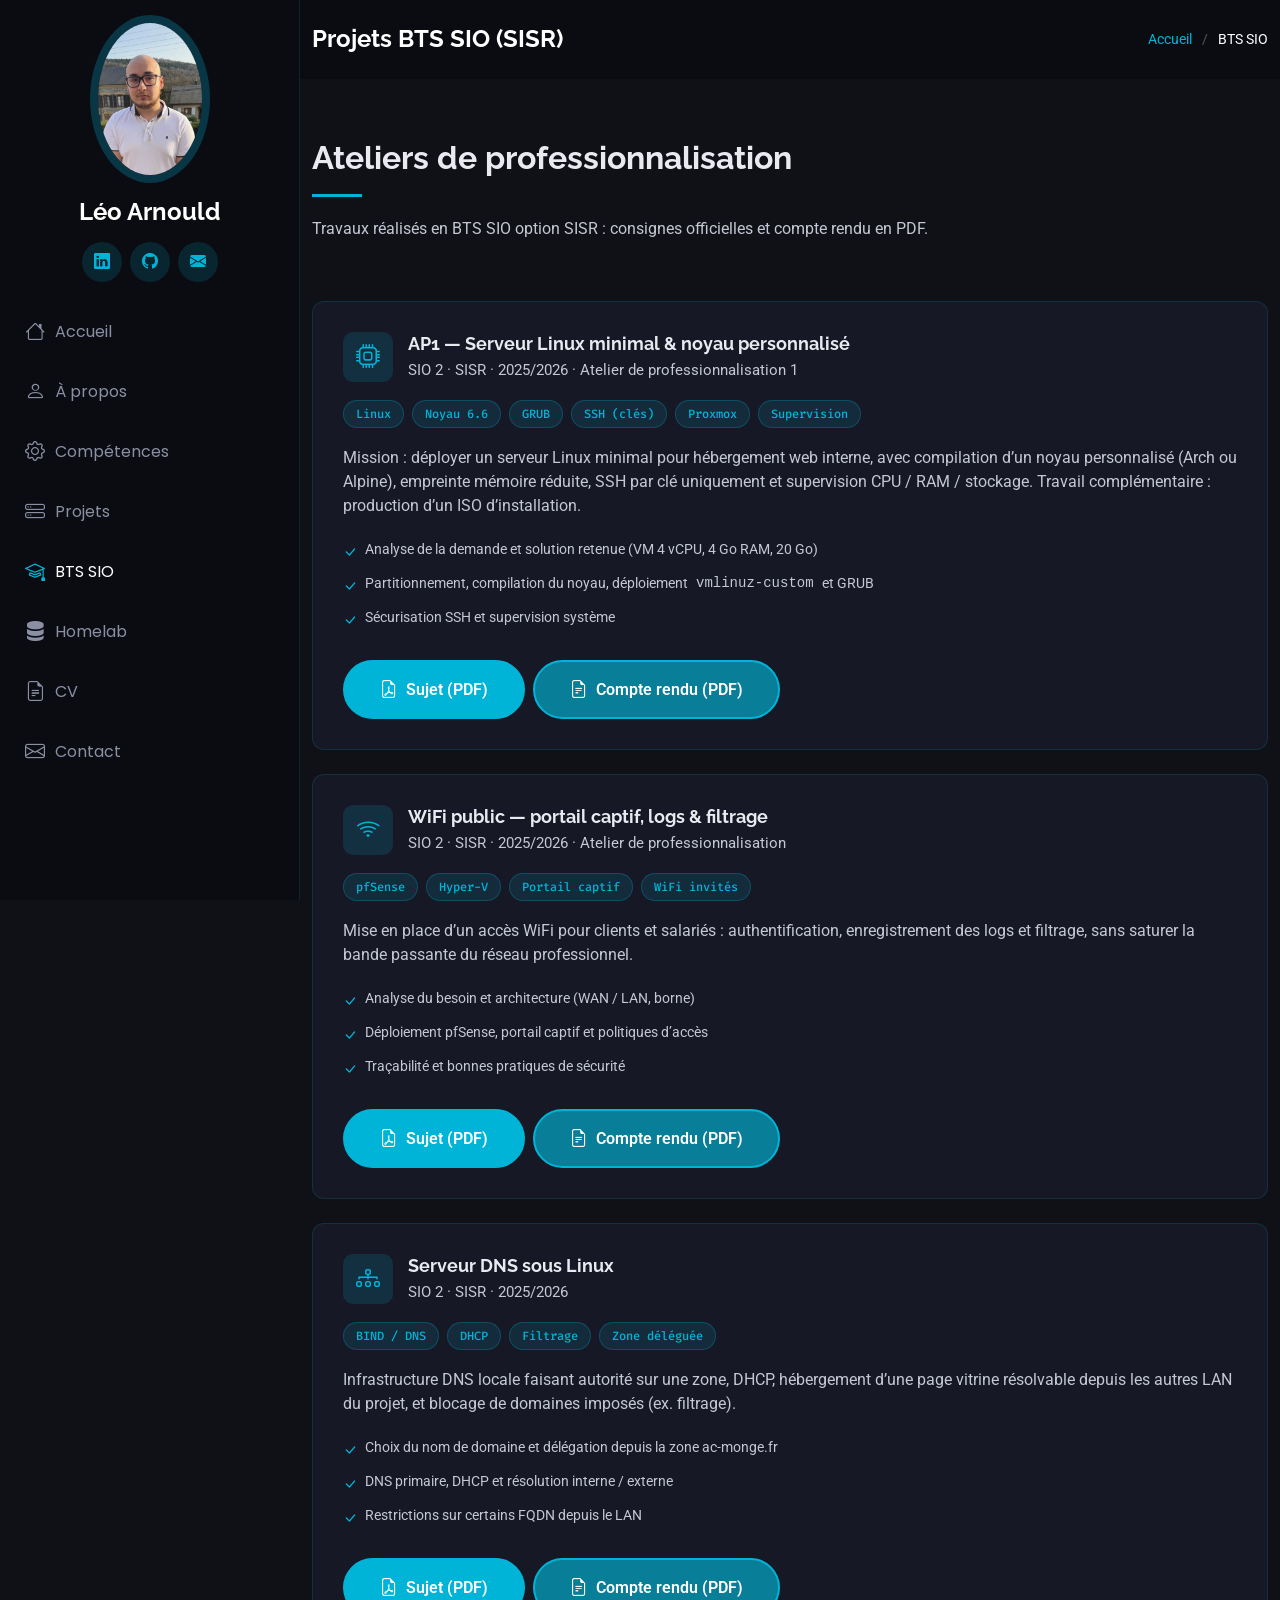
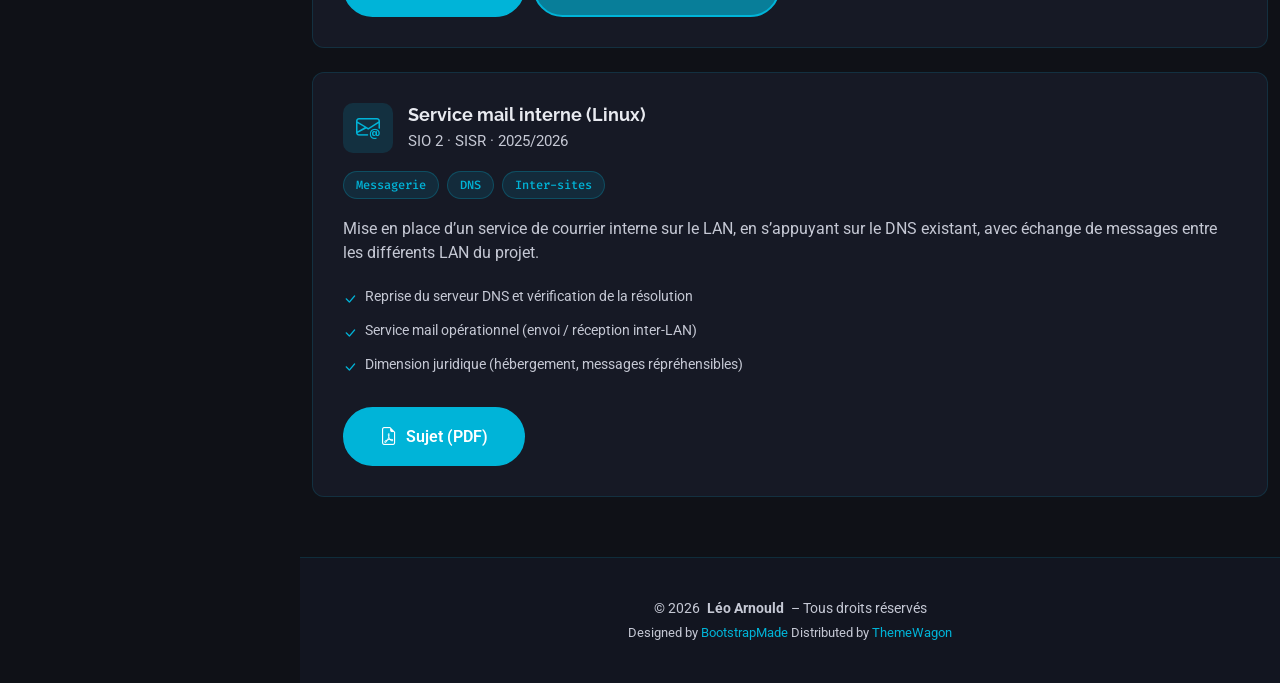
==== commit cd359db1: "Retrait note technique sous les cartes BTS Made-with: Cursor" ====
--- a/bts-sio.html
+++ b/bts-sio.html
@@ -238,9 +238,6 @@
 
         </div>
 
-        <p class="mt-5 mb-0 text-center" style="color: color-mix(in srgb, var(--default-color), transparent 25%); font-size: 0.9rem;">
-          D’autres projets BTS peuvent être ajoutés sur cette page en dupliquant le bloc carte ci-dessus.
-        </p>
       </div>
     </section>
 
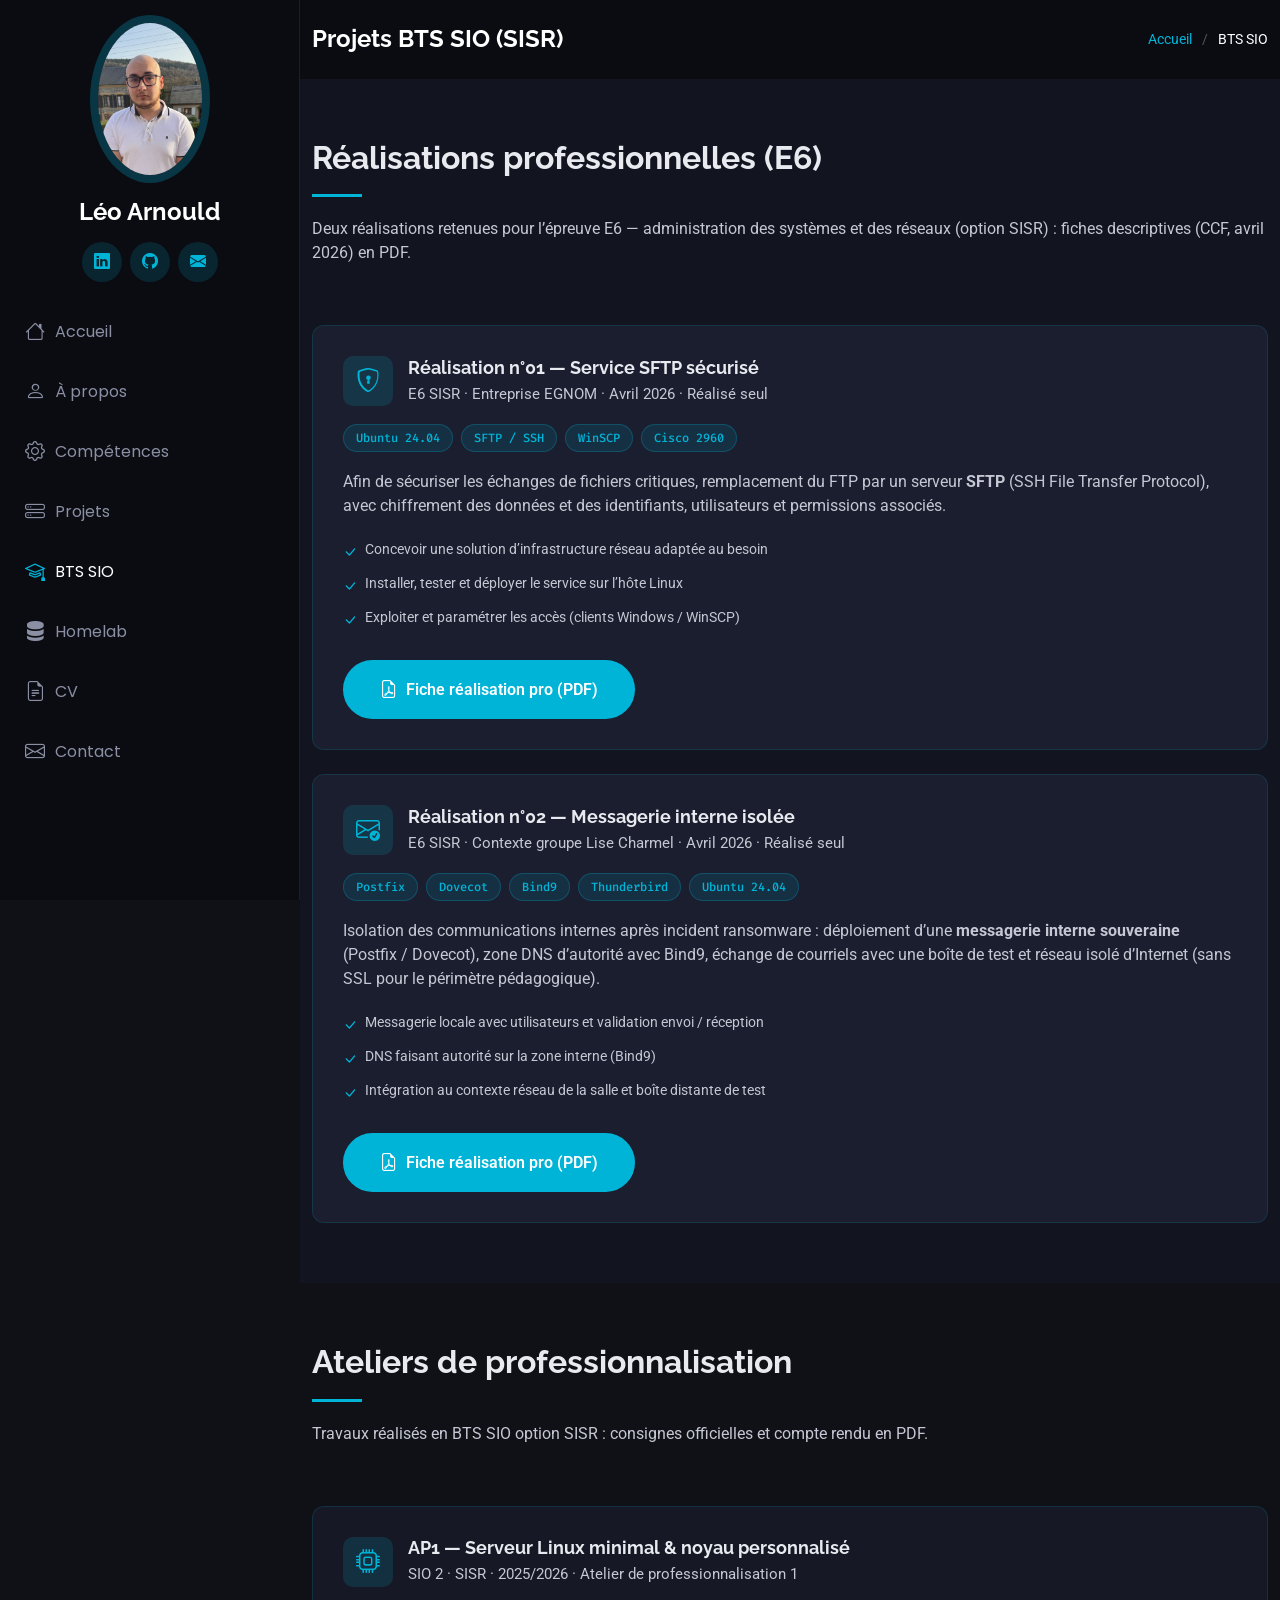
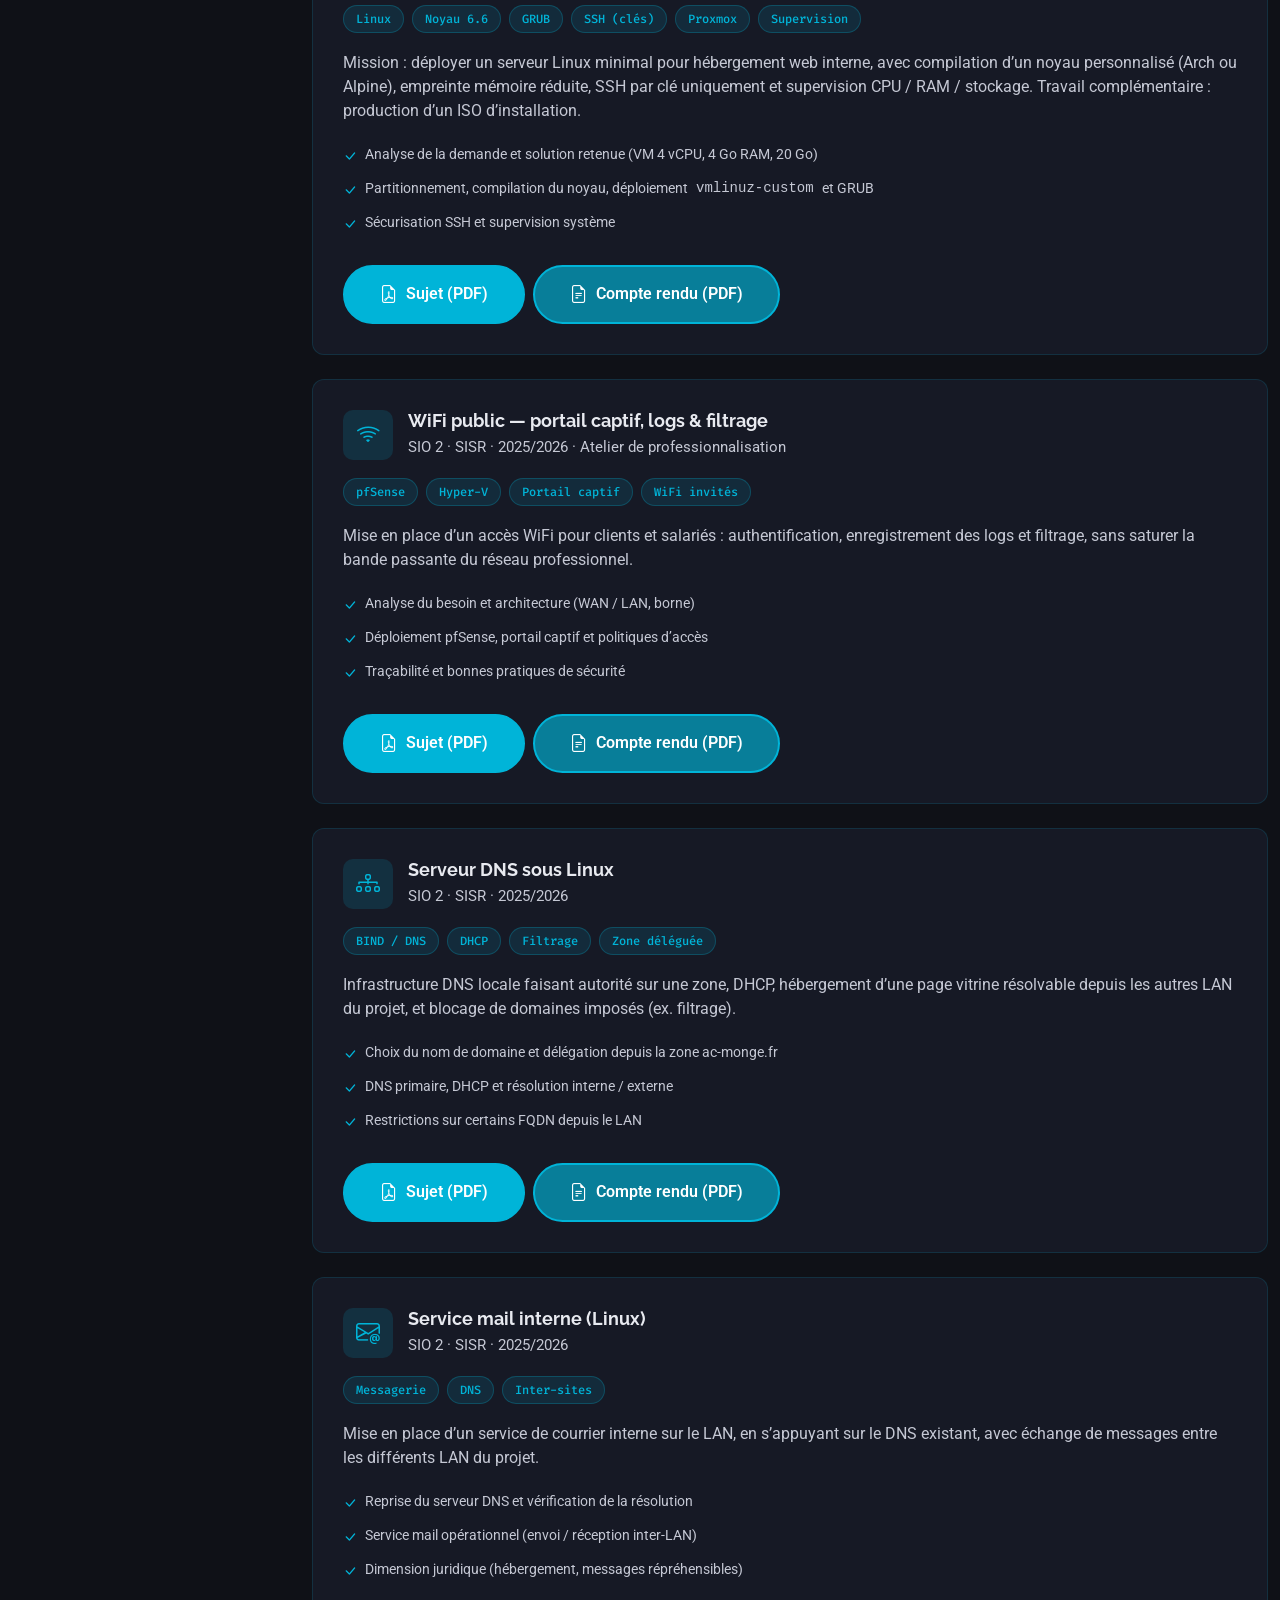
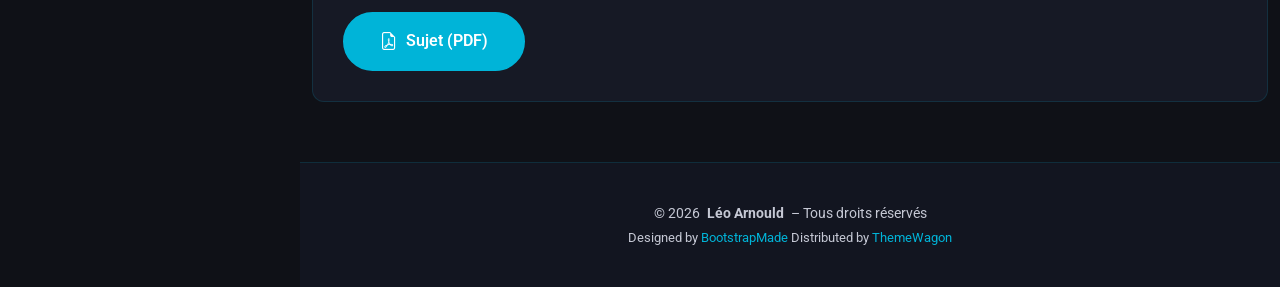
==== commit e76a601b: "Portfolio: ajout des réalisations professionnelles E6 (SFTP, messagerie interne) - Copie des fiches " ====
--- a/bts-sio.html
+++ b/bts-sio.html
@@ -4,22 +4,39 @@
 <head>
   <meta charset="utf-8">
   <meta content="width=device-width, initial-scale=1.0" name="viewport">
-  <title>Projets BTS SIO – Léo Arnould</title>
-  <meta content="Projets BTS SIO option SISR : ateliers de professionnalisation, sujets et comptes rendus en PDF." name="description">
-  <meta content="BTS SIO, SISR, portfolio, Léo Arnould, AP1, Linux, noyau" name="keywords">
+  <title>Portfolio BTS SIO SISR — Projets, ateliers pro &amp; PDF | Léo Arnould</title>
+  <meta name="description" content="Portfolio BTS SIO option SISR (Léo Arnould) : ateliers de professionnalisation, Linux noyau personnalisé, WiFi portail captif, DNS, messagerie — sujets et comptes rendus PDF téléchargeables.">
+  <meta name="robots" content="index, follow, max-image-preview:large, max-snippet:-1, max-video-preview:-1">
+  <meta name="author" content="Léo Arnould">
+  <meta name="theme-color" content="#0a0c12">
 
   <link rel="canonical" href="https://leoarnould.fr/bts-sio.html">
+  <link rel="alternate" hreflang="fr" href="https://leoarnould.fr/bts-sio.html">
+  <link rel="alternate" hreflang="x-default" href="https://leoarnould.fr/bts-sio.html">
+
   <meta property="og:type" content="website">
+  <meta property="og:site_name" content="Portfolio Léo Arnould — BTS SIO SISR">
   <meta property="og:locale" content="fr_FR">
   <meta property="og:url" content="https://leoarnould.fr/bts-sio.html">
-  <meta property="og:title" content="Projets BTS SIO – Léo Arnould">
-  <meta property="og:description" content="Projets BTS SIO option SISR : ateliers, sujets et comptes rendus.">
+  <meta property="og:title" content="Portfolio BTS SIO SISR — Projets &amp; ateliers | Léo Arnould">
+  <meta property="og:description" content="Travaux BTS SIO SISR documentés : AP Linux, WiFi, DNS, mail. Sujets officiels et comptes rendus en PDF.">
   <meta property="og:image" content="https://leoarnould.fr/assets/img/my-profile-img.jpg">
-  <meta property="og:image:alt" content="Photo de Léo Arnould">
+  <meta property="og:image:alt" content="Léo Arnould — portfolio BTS SIO SISR">
   <meta name="twitter:card" content="summary_large_image">
-  <meta name="twitter:title" content="Projets BTS SIO – Léo Arnould">
-  <meta name="twitter:description" content="Projets BTS SIO option SISR.">
+  <meta name="twitter:title" content="Portfolio BTS SIO SISR — Léo Arnould">
+  <meta name="twitter:description" content="Projets et ateliers BTS SIO SISR : Linux, réseau, WiFi, DNS, messagerie — PDF à télécharger.">
   <meta name="twitter:image" content="https://leoarnould.fr/assets/img/my-profile-img.jpg">
+
+  <script type="application/ld+json">
+  {"@context":"https://schema.org","@graph":[
+    {"@type":"WebSite","@id":"https://leoarnould.fr/#website","url":"https://leoarnould.fr/","name":"Portfolio Léo Arnould — BTS SIO SISR","inLanguage":"fr-FR"},
+    {"@type":"WebPage","@id":"https://leoarnould.fr/bts-sio.html#webpage","url":"https://leoarnould.fr/bts-sio.html","name":"Portfolio BTS SIO SISR — Projets et ateliers de professionnalisation","description":"Page des travaux BTS SIO option SISR : ateliers, sujets et comptes rendus (Linux, WiFi, DNS, messagerie).","isPartOf":{"@id":"https://leoarnould.fr/#website"},"inLanguage":"fr-FR","breadcrumb":{"@id":"https://leoarnould.fr/bts-sio.html#breadcrumb"}},
+    {"@type":"BreadcrumbList","@id":"https://leoarnould.fr/bts-sio.html#breadcrumb","itemListElement":[
+      {"@type":"ListItem","position":1,"name":"Accueil","item":"https://leoarnould.fr/"},
+      {"@type":"ListItem","position":2,"name":"Portfolio BTS SIO SISR","item":"https://leoarnould.fr/bts-sio.html"}
+    ]}
+  ]}
+  </script>
 
   <link href="assets/img/my-profile-img.jpg" rel="icon">
   <link href="assets/img/my-profile-img.jpg" rel="apple-touch-icon">
@@ -85,6 +102,86 @@
       </div>
     </div>
 
+    <section id="realisations-pro" class="section light-background">
+      <div class="container section-title" data-aos="fade-up">
+        <h2>Réalisations professionnelles (E6)</h2>
+        <p>Deux réalisations retenues pour l’épreuve E6 — administration des systèmes et des réseaux (option SISR) : fiches descriptives (CCF, avril 2026) en PDF.</p>
+      </div>
+
+      <div class="container" data-aos="fade-up" data-aos-delay="100">
+        <div class="row gy-4">
+
+          <div class="col-12">
+            <div class="project-card">
+              <div class="project-card-header">
+                <div class="project-icon">
+                  <i class="bi bi-shield-lock"></i>
+                </div>
+                <div>
+                  <h3>Réalisation n°01 — Service SFTP sécurisé</h3>
+                  <p class="mb-0 mt-1" style="color: var(--default-color); font-size: 0.95rem;">E6 SISR · Entreprise EGNOM · Avril 2026 · Réalisé seul</p>
+                </div>
+              </div>
+              <div class="project-tech-badges mt-3">
+                <span class="badge-tech">Ubuntu 24.04</span>
+                <span class="badge-tech">SFTP / SSH</span>
+                <span class="badge-tech">WinSCP</span>
+                <span class="badge-tech">Cisco 2960</span>
+              </div>
+              <p class="mt-3 mb-0">
+                Afin de sécuriser les échanges de fichiers critiques, remplacement du FTP par un serveur <strong>SFTP</strong> (SSH File Transfer Protocol), avec chiffrement des données et des identifiants, utilisateurs et permissions associés.
+              </p>
+              <ul class="project-list mt-3">
+                <li><i class="bi bi-check-lg"></i> Concevoir une solution d’infrastructure réseau adaptée au besoin</li>
+                <li><i class="bi bi-check-lg"></i> Installer, tester et déployer le service sur l’hôte Linux</li>
+                <li><i class="bi bi-check-lg"></i> Exploiter et paramétrer les accès (clients Windows / WinSCP)</li>
+              </ul>
+              <div class="d-flex flex-wrap gap-2 mt-4">
+                <a href="assets/docs/bts/realisation-pro-01-sftp.pdf" target="_blank" rel="noopener noreferrer" class="btn-download-cv" style="display: inline-flex; align-items: center; gap: 8px;">
+                  <i class="bi bi-file-earmark-pdf"></i> Fiche réalisation pro (PDF)
+                </a>
+              </div>
+            </div>
+          </div>
+
+          <div class="col-12">
+            <div class="project-card">
+              <div class="project-card-header">
+                <div class="project-icon">
+                  <i class="bi bi-envelope-check"></i>
+                </div>
+                <div>
+                  <h3>Réalisation n°02 — Messagerie interne isolée</h3>
+                  <p class="mb-0 mt-1" style="color: var(--default-color); font-size: 0.95rem;">E6 SISR · Contexte groupe Lise Charmel · Avril 2026 · Réalisé seul</p>
+                </div>
+              </div>
+              <div class="project-tech-badges mt-3">
+                <span class="badge-tech">Postfix</span>
+                <span class="badge-tech">Dovecot</span>
+                <span class="badge-tech">Bind9</span>
+                <span class="badge-tech">Thunderbird</span>
+                <span class="badge-tech">Ubuntu 24.04</span>
+              </div>
+              <p class="mt-3 mb-0">
+                Isolation des communications internes après incident ransomware : déploiement d’une <strong>messagerie interne souveraine</strong> (Postfix / Dovecot), zone DNS d’autorité avec Bind9, échange de courriels avec une boîte de test et réseau isolé d’Internet (sans SSL pour le périmètre pédagogique).
+              </p>
+              <ul class="project-list mt-3">
+                <li><i class="bi bi-check-lg"></i> Messagerie locale avec utilisateurs et validation envoi / réception</li>
+                <li><i class="bi bi-check-lg"></i> DNS faisant autorité sur la zone interne (Bind9)</li>
+                <li><i class="bi bi-check-lg"></i> Intégration au contexte réseau de la salle et boîte distante de test</li>
+              </ul>
+              <div class="d-flex flex-wrap gap-2 mt-4">
+                <a href="assets/docs/bts/realisation-pro-02-messagerie-interne.pdf" target="_blank" rel="noopener noreferrer" class="btn-download-cv" style="display: inline-flex; align-items: center; gap: 8px;">
+                  <i class="bi bi-file-earmark-pdf"></i> Fiche réalisation pro (PDF)
+                </a>
+              </div>
+            </div>
+          </div>
+
+        </div>
+      </div>
+    </section>
+
     <section id="bts-projects" class="section">
       <div class="container section-title" data-aos="fade-up">
         <h2>Ateliers de professionnalisation</h2>
--- a/assets/css/main.css
+++ b/assets/css/main.css
@@ -1,4 +1,4 @@
-﻿:root {
+:root {
   --default-font: "Roboto",  system-ui, -apple-system, "Segoe UI", Roboto, "Helvetica Neue", Arial, "Noto Sans", "Liberation Sans", sans-serif, "Apple Color Emoji", "Segoe UI Emoji", "Segoe UI Symbol", "Noto Color Emoji";
   --heading-font: "Raleway",  sans-serif;
   --nav-font: "Poppins",  sans-serif;
@@ -524,7 +524,7 @@
   z-index: 3;
 }
 
-.hero h2 {
+.hero h1 {
   margin: 0;
   font-size: 64px;
   font-weight: 700;
@@ -557,8 +557,19 @@
   color: var(--accent-color);
 }
 
+.hero .container a {
+  color: var(--accent-color);
+  text-decoration: underline;
+  text-decoration-thickness: 1px;
+  text-underline-offset: 4px;
+}
+
+.hero .container a:hover {
+  color: color-mix(in srgb, var(--accent-color), white 15%);
+}
+
 @media (max-width: 768px) {
-  .hero h2 {
+  .hero h1 {
     font-size: 32px;
   }
 
@@ -1410,6 +1421,65 @@
   flex-wrap: wrap;
 }
 
+.attestations-stage .resume-title {
+  display: flex;
+  align-items: center;
+  gap: 10px;
+}
+
+.attestations-stage .resume-title i {
+  color: var(--accent-color);
+}
+
+.attestation-stage-card {
+  background: var(--surface-color);
+  border: 1px solid color-mix(in srgb, var(--accent-color), transparent 85%);
+  border-radius: 12px;
+  padding: 24px;
+  height: 100%;
+}
+
+.attestation-stage-card h4 {
+  font-size: 17px;
+  font-weight: 700;
+  margin-bottom: 8px;
+  color: var(--heading-color);
+}
+
+.attestation-stage-card .stage-meta {
+  font-size: 13px;
+  color: color-mix(in srgb, var(--default-color), transparent 18%);
+  margin: 0;
+  line-height: 1.5;
+}
+
+.attestation-stage-card a.thumb-link {
+  display: block;
+  border-radius: 8px;
+  overflow: hidden;
+  border: 1px solid color-mix(in srgb, var(--accent-color), transparent 75%);
+  background: #0a0c12;
+}
+
+.attestation-stage-card a.thumb-link img {
+  width: 100%;
+  max-height: 280px;
+  object-fit: contain;
+  display: block;
+  transition: opacity 0.2s ease;
+}
+
+.attestation-stage-card a.thumb-link:hover img {
+  opacity: 0.9;
+}
+
+.attestation-stage-card .stage-actions {
+  margin-top: 16px;
+  display: flex;
+  flex-wrap: wrap;
+  gap: 10px;
+}
+
 .contact .info-wrap {
   background-color: var(--surface-color);
   box-shadow: 0px 0px 20px rgba(0, 0, 0, 0.2);
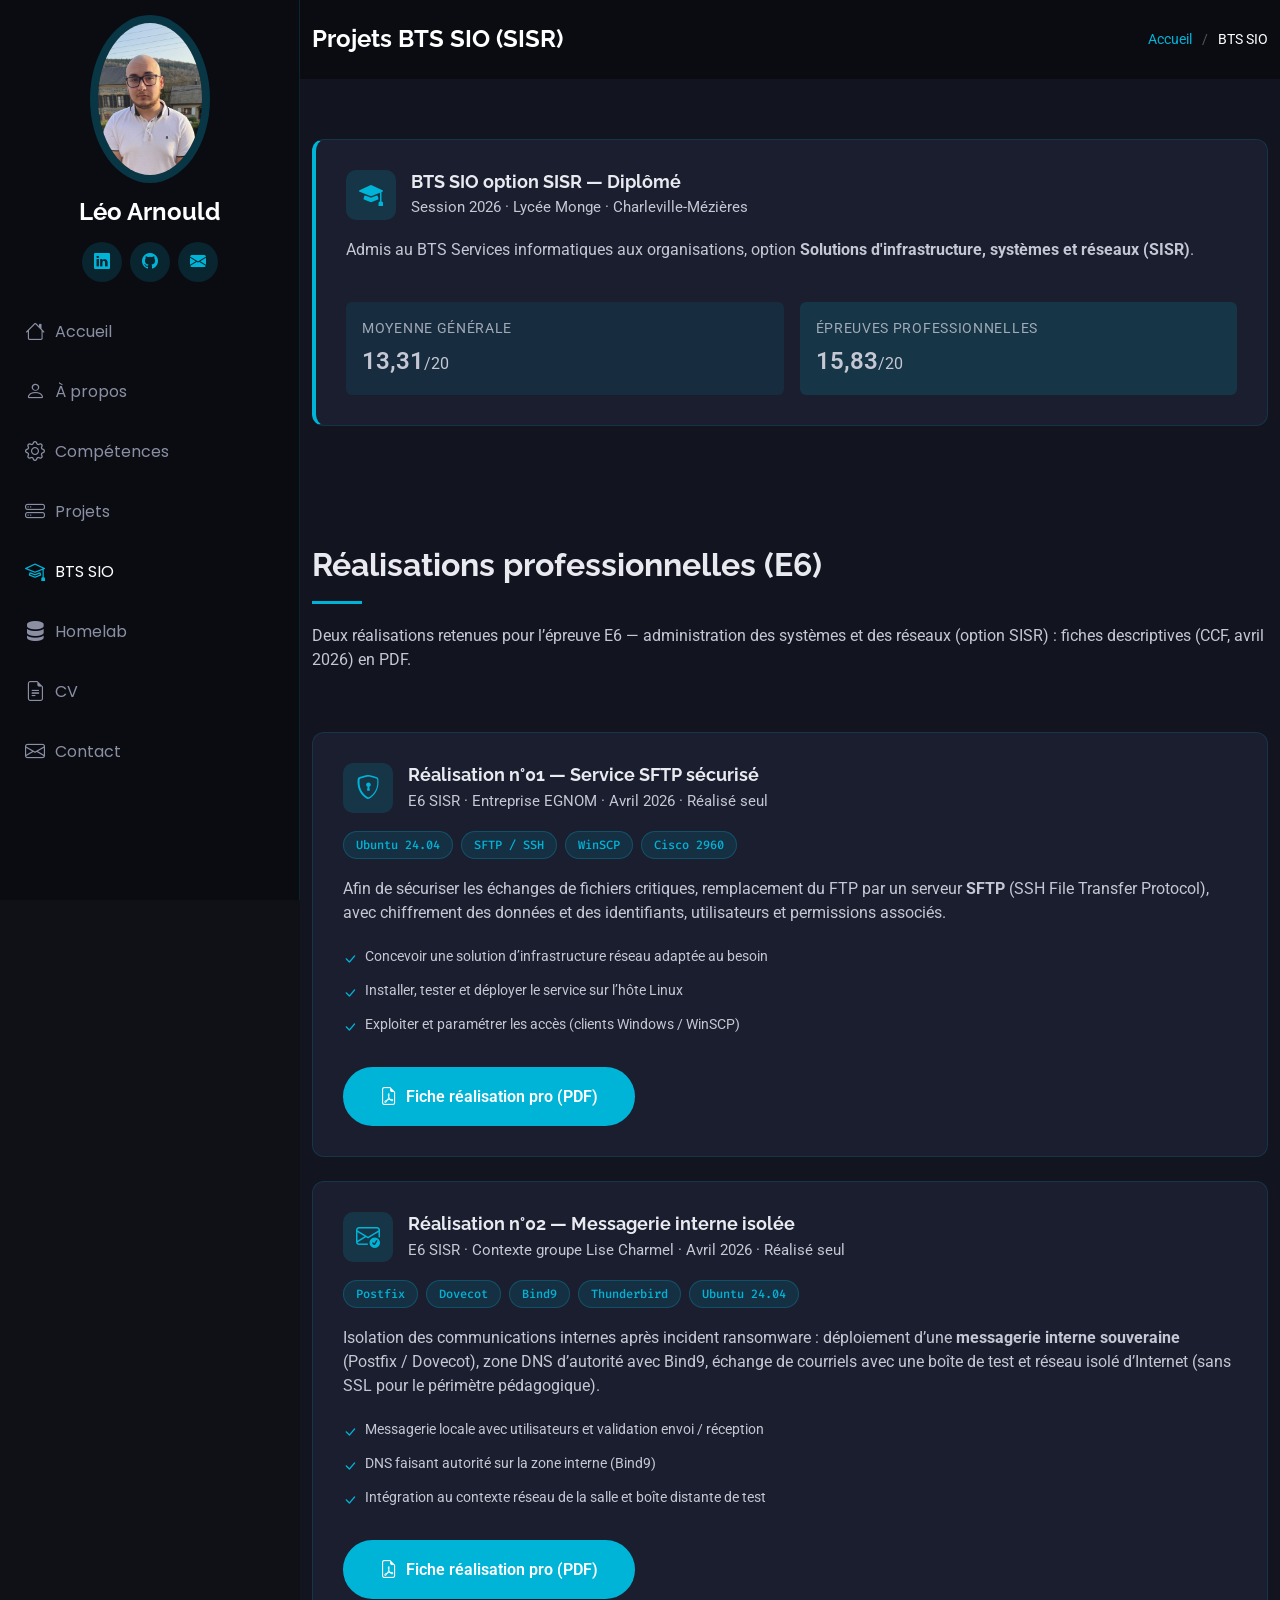
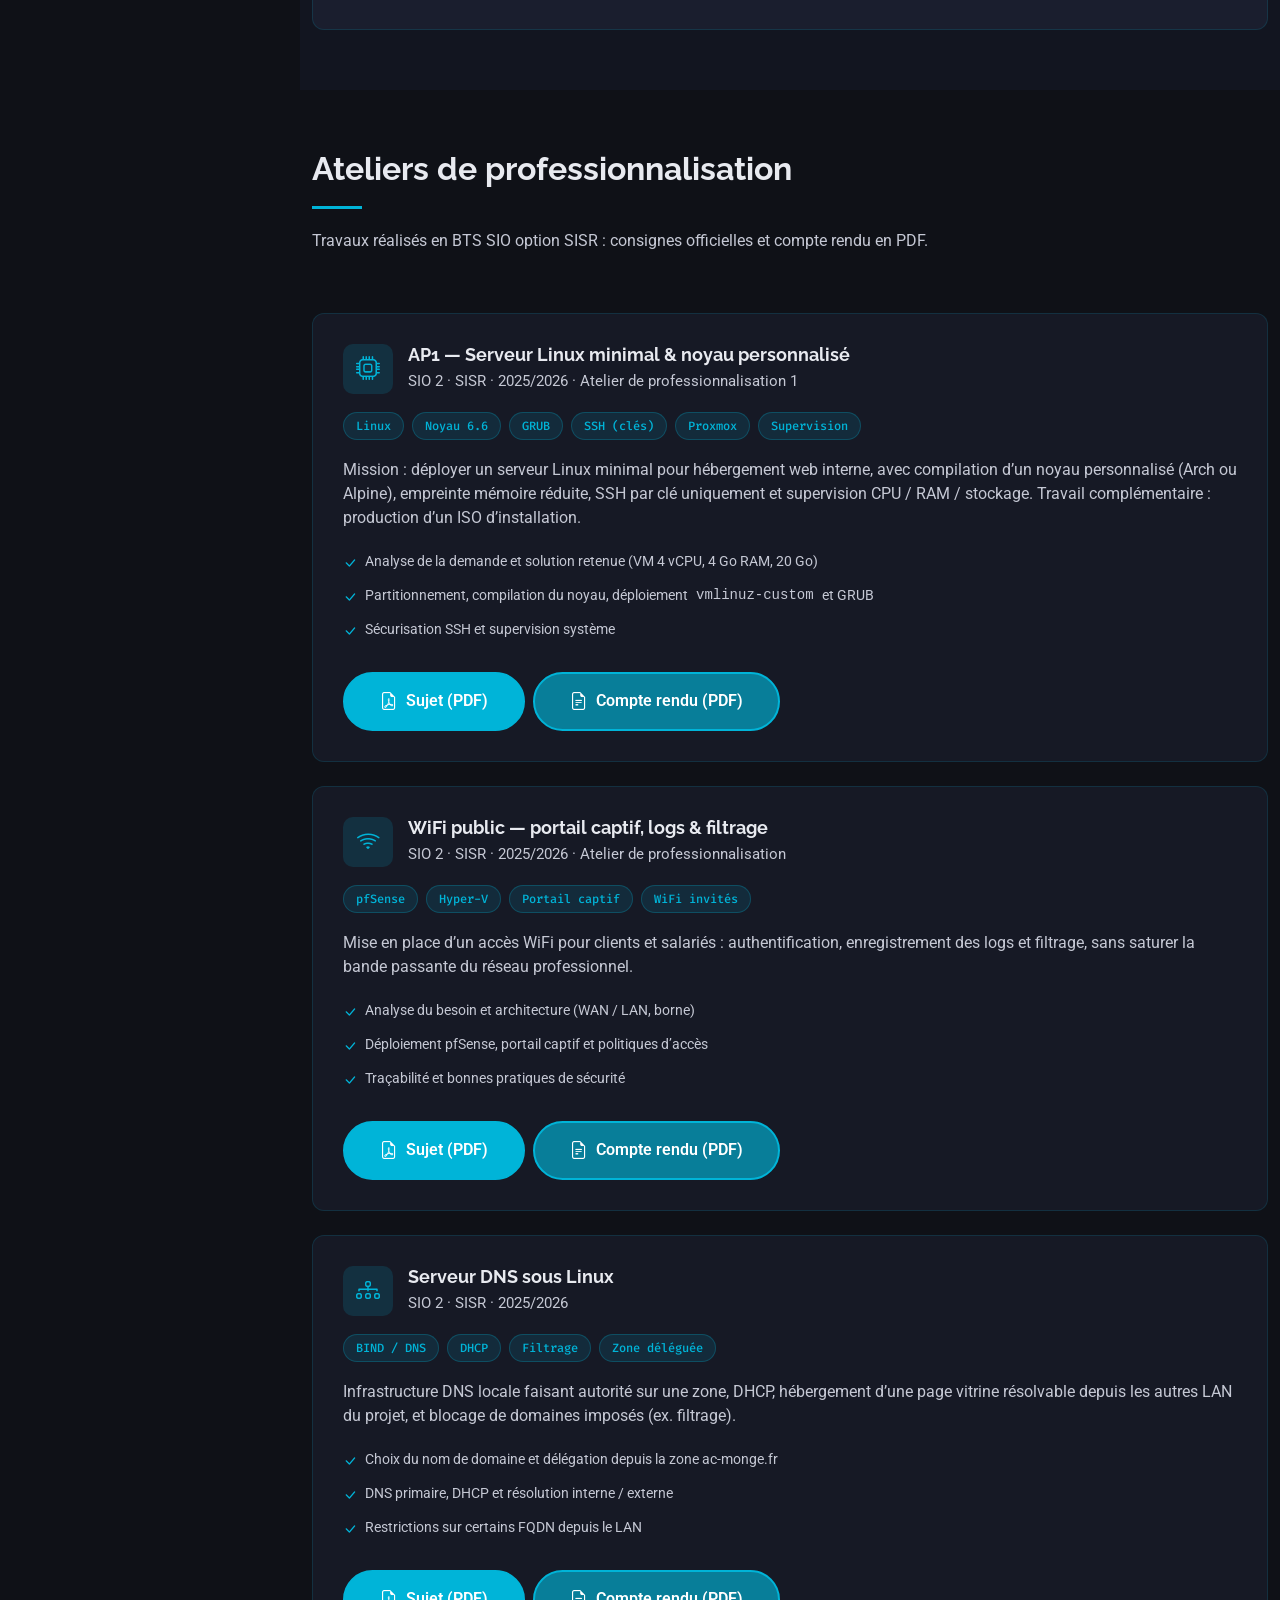
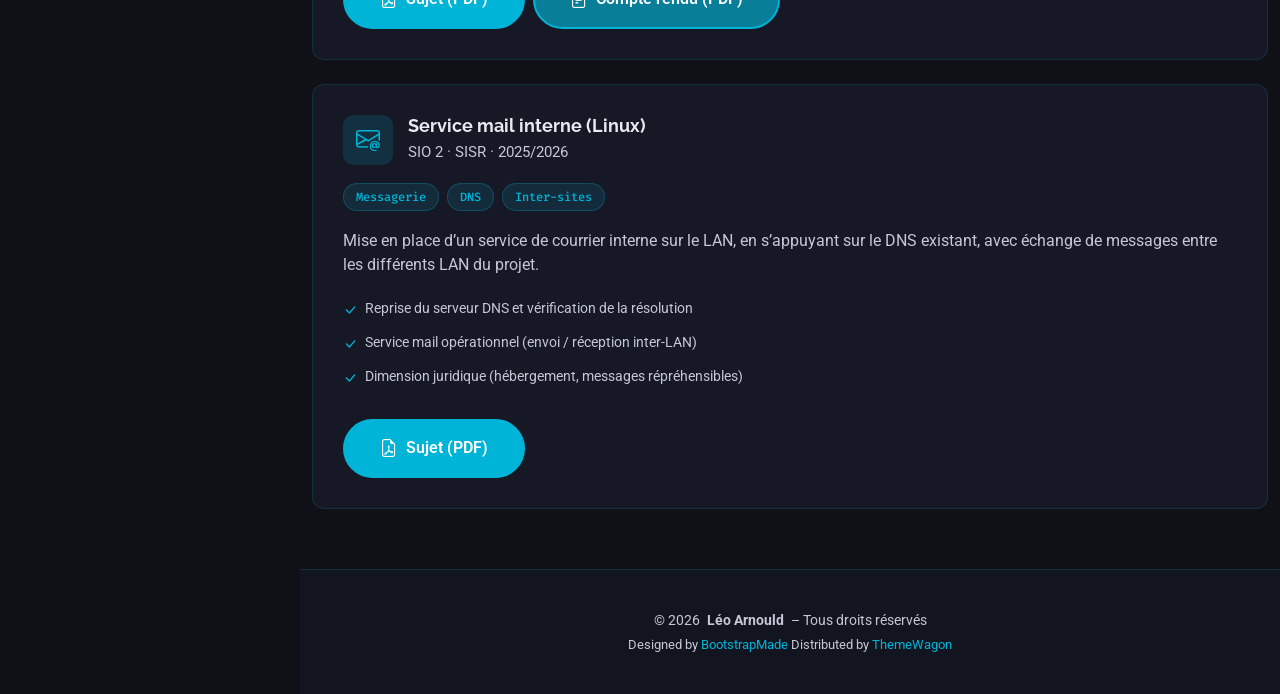
==== commit 9fa1ada5: "Mettre a jour le portfolio apres obtention du BTS SIO (session 2026, moyenne pro 15,83/20). Co-autho" ====
--- a/bts-sio.html
+++ b/bts-sio.html
@@ -102,6 +102,40 @@
       </div>
     </div>
 
+
+    <section id="bts-resultat" class="section light-background">
+      <div class="container" data-aos="fade-up">
+        <div class="project-card" style="border-left: 4px solid var(--accent-color);">
+          <div class="project-card-header">
+            <div class="project-icon">
+              <i class="bi bi-mortarboard-fill"></i>
+            </div>
+            <div>
+              <h3>BTS SIO option SISR — Diplômé</h3>
+              <p class="mb-0 mt-1" style="color: var(--default-color); font-size: 0.95rem;">Session 2026 · Lycée Monge · Charleville-Mézières</p>
+            </div>
+          </div>
+          <p class="mt-3 mb-0">
+            Admis au BTS Services informatiques aux organisations, option <strong>Solutions d'infrastructure, systèmes et réseaux (SISR)</strong>.
+          </p>
+          <div class="row mt-4 g-3">
+            <div class="col-sm-6">
+              <div class="p-3 rounded" style="background: color-mix(in srgb, var(--accent-color), transparent 90%);">
+                <p class="mb-1 small text-uppercase" style="letter-spacing: 0.05em; opacity: 0.8;">Moyenne générale</p>
+                <p class="mb-0 fs-4 fw-semibold">13,31<span class="fs-6 fw-normal">/20</span></p>
+              </div>
+            </div>
+            <div class="col-sm-6">
+              <div class="p-3 rounded" style="background: color-mix(in srgb, var(--accent-color), transparent 85%);">
+                <p class="mb-1 small text-uppercase" style="letter-spacing: 0.05em; opacity: 0.8;">Épreuves professionnelles</p>
+                <p class="mb-0 fs-4 fw-semibold">15,83<span class="fs-6 fw-normal">/20</span></p>
+              </div>
+            </div>
+          </div>
+        </div>
+      </div>
+    </section>
+
     <section id="realisations-pro" class="section light-background">
       <div class="container section-title" data-aos="fade-up">
         <h2>Réalisations professionnelles (E6)</h2>
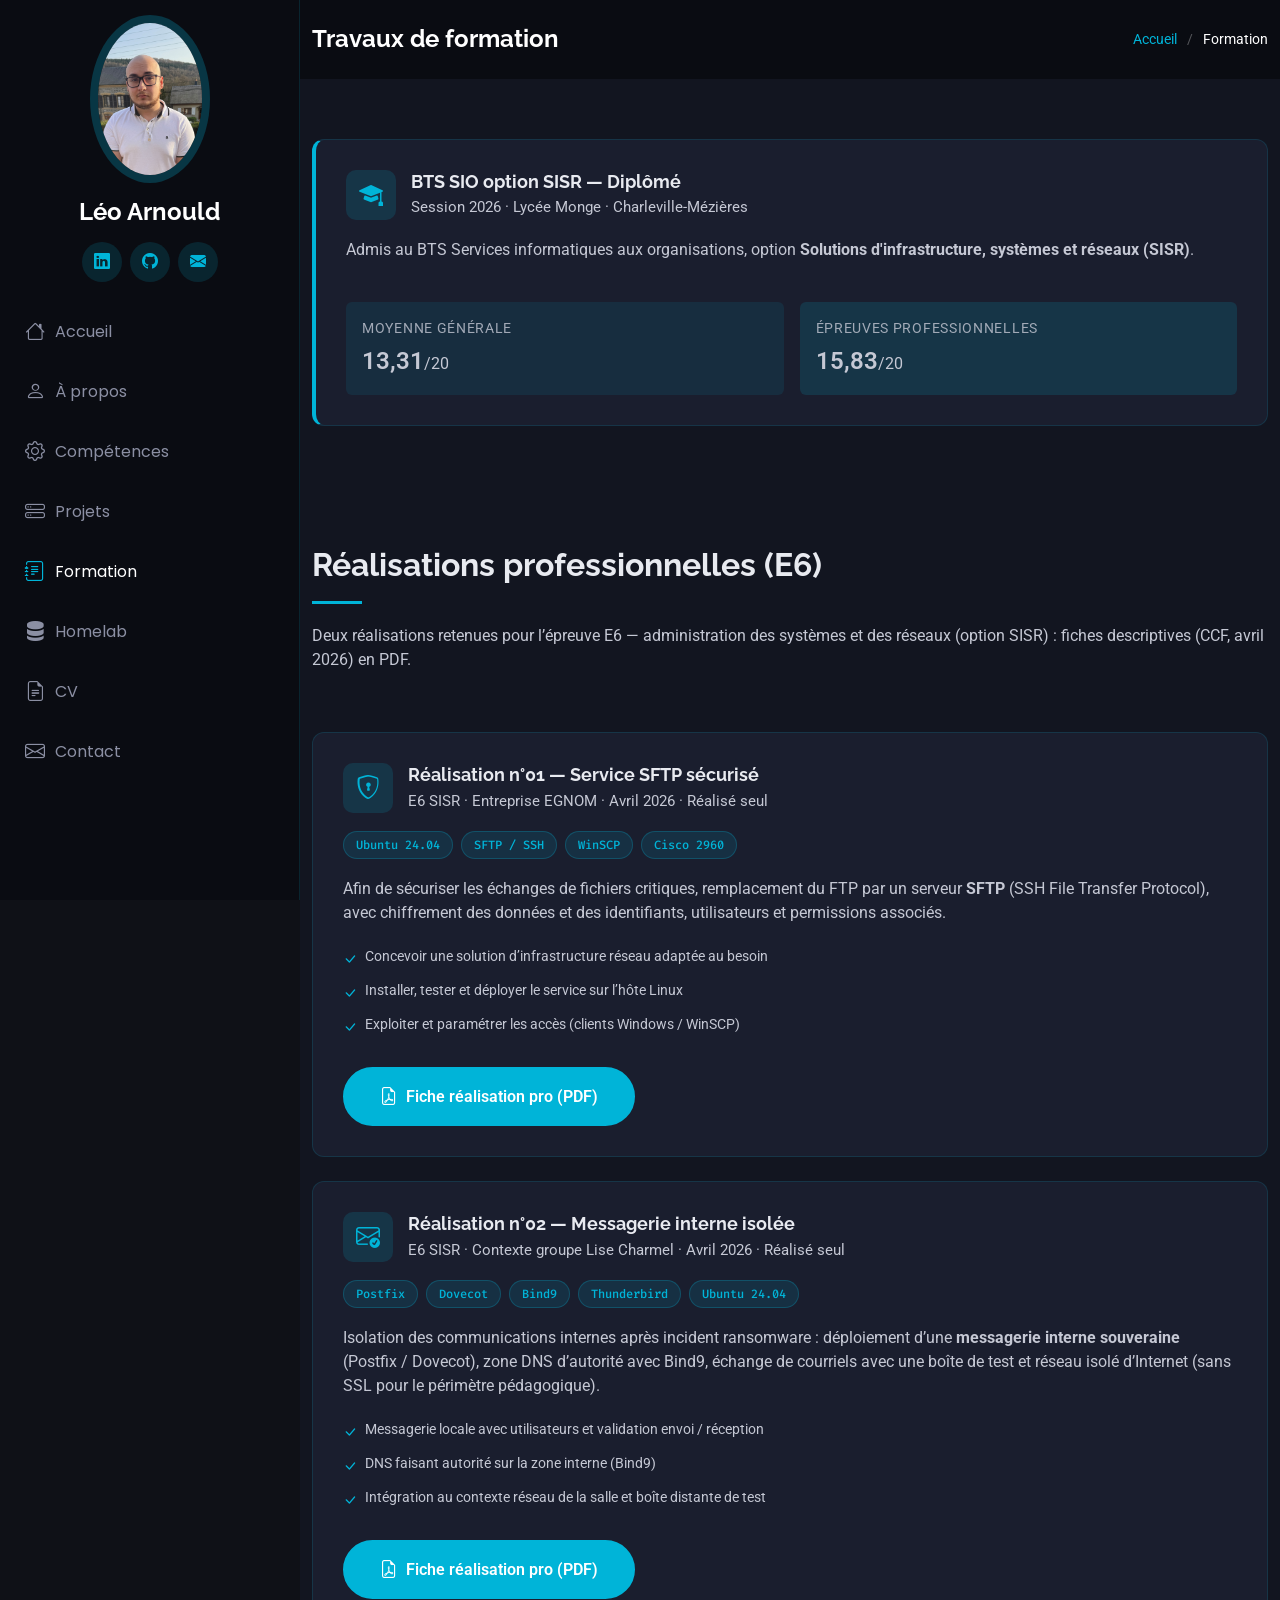
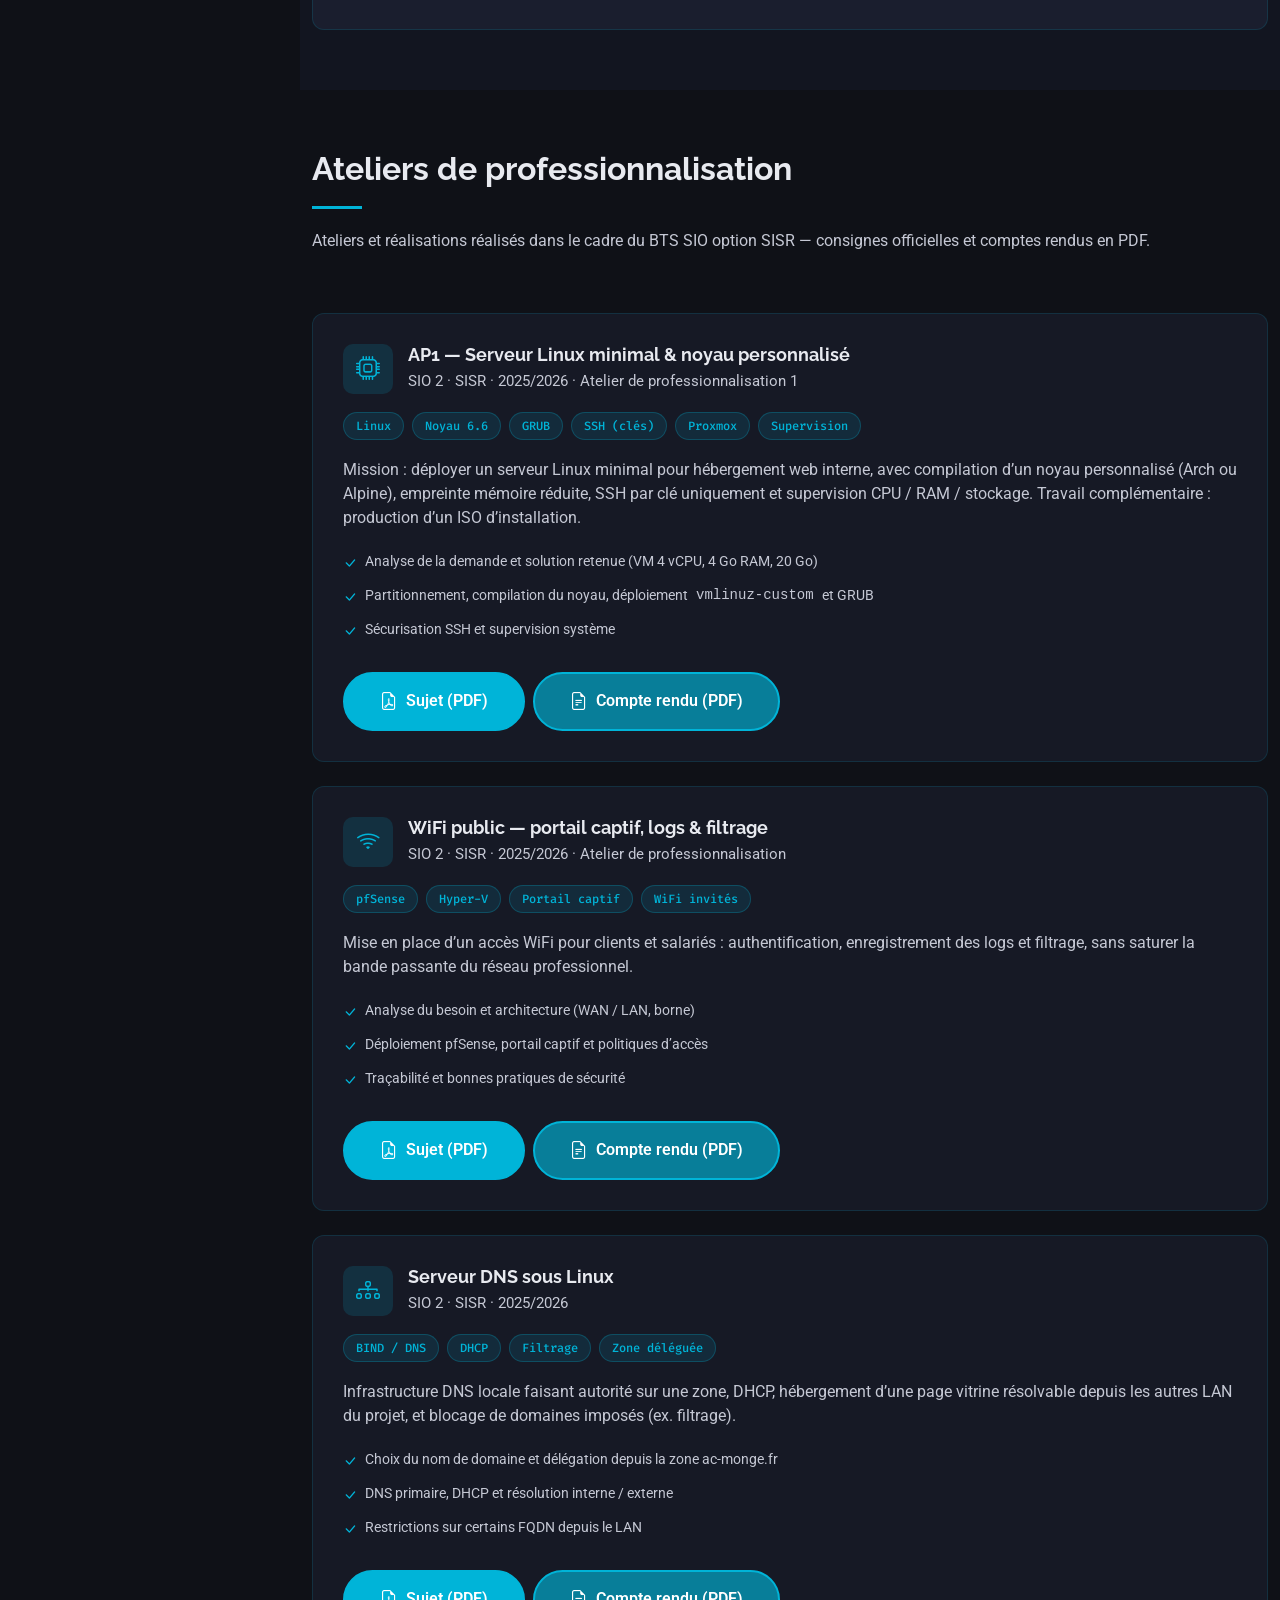
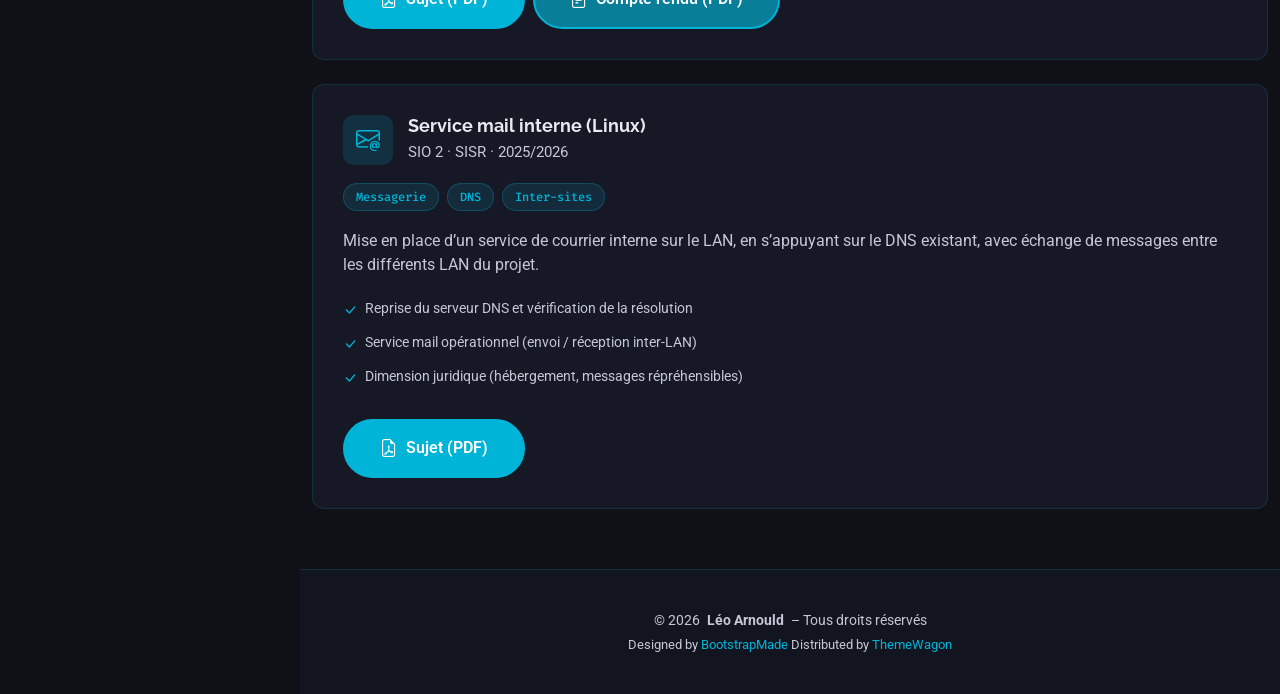
==== commit 493e58b5: "Repositionner le site en portfolio professionnel plutot qu'en portfolio BTS. Co-authored-by: Cursor " ====
--- a/bts-sio.html
+++ b/bts-sio.html
@@ -4,8 +4,8 @@
 <head>
   <meta charset="utf-8">
   <meta content="width=device-width, initial-scale=1.0" name="viewport">
-  <title>Portfolio BTS SIO SISR — Projets, ateliers pro &amp; PDF | Léo Arnould</title>
-  <meta name="description" content="Portfolio BTS SIO option SISR (Léo Arnould) : ateliers de professionnalisation, Linux noyau personnalisé, WiFi portail captif, DNS, messagerie — sujets et comptes rendus PDF téléchargeables.">
+  <title>Travaux de formation — BTS SIO SISR | Léo Arnould</title>
+  <meta name="description" content="Travaux de formation BTS SIO option SISR (Léo Arnould) : réalisations pro, ateliers Linux, WiFi, DNS, messagerie — sujets et comptes rendus PDF.">
   <meta name="robots" content="index, follow, max-image-preview:large, max-snippet:-1, max-video-preview:-1">
   <meta name="author" content="Léo Arnould">
   <meta name="theme-color" content="#0a0c12">
@@ -15,25 +15,25 @@
   <link rel="alternate" hreflang="x-default" href="https://leoarnould.fr/bts-sio.html">
 
   <meta property="og:type" content="website">
-  <meta property="og:site_name" content="Portfolio Léo Arnould — BTS SIO SISR">
+  <meta property="og:site_name" content="Portfolio Léo Arnould">
   <meta property="og:locale" content="fr_FR">
   <meta property="og:url" content="https://leoarnould.fr/bts-sio.html">
-  <meta property="og:title" content="Portfolio BTS SIO SISR — Projets &amp; ateliers | Léo Arnould">
-  <meta property="og:description" content="Travaux BTS SIO SISR documentés : AP Linux, WiFi, DNS, mail. Sujets officiels et comptes rendus en PDF.">
+  <meta property="og:title" content="Travaux de formation BTS SIO SISR | Léo Arnould">
+  <meta property="og:description" content="Réalisations pro, ateliers Linux, WiFi, DNS et messagerie — sujets et comptes rendus PDF.">
   <meta property="og:image" content="https://leoarnould.fr/assets/img/my-profile-img.jpg">
-  <meta property="og:image:alt" content="Léo Arnould — portfolio BTS SIO SISR">
+  <meta property="og:image:alt" content="Léo Arnould — travaux de formation BTS SIO SISR">
   <meta name="twitter:card" content="summary_large_image">
-  <meta name="twitter:title" content="Portfolio BTS SIO SISR — Léo Arnould">
-  <meta name="twitter:description" content="Projets et ateliers BTS SIO SISR : Linux, réseau, WiFi, DNS, messagerie — PDF à télécharger.">
+  <meta name="twitter:title" content="Travaux de formation BTS SIO SISR — Léo Arnould">
+  <meta name="twitter:description" content="Réalisations pro et ateliers SISR : Linux, réseau, WiFi, DNS, messagerie — PDF à télécharger.">
   <meta name="twitter:image" content="https://leoarnould.fr/assets/img/my-profile-img.jpg">
 
   <script type="application/ld+json">
   {"@context":"https://schema.org","@graph":[
-    {"@type":"WebSite","@id":"https://leoarnould.fr/#website","url":"https://leoarnould.fr/","name":"Portfolio Léo Arnould — BTS SIO SISR","inLanguage":"fr-FR"},
-    {"@type":"WebPage","@id":"https://leoarnould.fr/bts-sio.html#webpage","url":"https://leoarnould.fr/bts-sio.html","name":"Portfolio BTS SIO SISR — Projets et ateliers de professionnalisation","description":"Page des travaux BTS SIO option SISR : ateliers, sujets et comptes rendus (Linux, WiFi, DNS, messagerie).","isPartOf":{"@id":"https://leoarnould.fr/#website"},"inLanguage":"fr-FR","breadcrumb":{"@id":"https://leoarnould.fr/bts-sio.html#breadcrumb"}},
+    {"@type":"WebSite","@id":"https://leoarnould.fr/#website","url":"https://leoarnould.fr/","name":"Portfolio Léo Arnould","inLanguage":"fr-FR"},
+    {"@type":"WebPage","@id":"https://leoarnould.fr/bts-sio.html#webpage","url":"https://leoarnould.fr/bts-sio.html","name":"Travaux de formation — BTS SIO option SISR","description":"Réalisations professionnelles et ateliers du BTS SIO SISR : Linux, WiFi, DNS, messagerie.","isPartOf":{"@id":"https://leoarnould.fr/#website"},"inLanguage":"fr-FR","breadcrumb":{"@id":"https://leoarnould.fr/bts-sio.html#breadcrumb"}},
     {"@type":"BreadcrumbList","@id":"https://leoarnould.fr/bts-sio.html#breadcrumb","itemListElement":[
       {"@type":"ListItem","position":1,"name":"Accueil","item":"https://leoarnould.fr/"},
-      {"@type":"ListItem","position":2,"name":"Portfolio BTS SIO SISR","item":"https://leoarnould.fr/bts-sio.html"}
+      {"@type":"ListItem","position":2,"name":"Formation","item":"https://leoarnould.fr/bts-sio.html"}
     ]}
   ]}
   </script>
@@ -79,7 +79,7 @@
         <li><a href="index.html#about"><i class="bi bi-person navicon"></i> À propos</a></li>
         <li><a href="index.html#skills"><i class="bi bi-gear navicon"></i> Compétences</a></li>
         <li><a href="index.html#projects"><i class="bi bi-hdd-stack navicon"></i> Projets</a></li>
-        <li><a href="bts-sio.html" class="active"><i class="bi bi-mortarboard navicon"></i> BTS SIO</a></li>
+        <li><a href="bts-sio.html" class="active"><i class="bi bi-journal-text navicon"></i> Formation</a></li>
         <li><a href="index.html#homelab"><i class="bi bi-server navicon"></i> Homelab</a></li>
         <li><a href="index.html#resume"><i class="bi bi-file-earmark-text navicon"></i> CV</a></li>
         <li><a href="index.html#contact"><i class="bi bi-envelope navicon"></i> Contact</a></li>
@@ -92,11 +92,11 @@
 
     <div class="page-title dark-background">
       <div class="container d-lg-flex justify-content-between align-items-center">
-        <h1 class="mb-2 mb-lg-0">Projets BTS SIO (SISR)</h1>
+        <h1 class="mb-2 mb-lg-0">Travaux de formation</h1>
         <nav class="breadcrumbs">
           <ol>
             <li><a href="index.html">Accueil</a></li>
-            <li class="current">BTS SIO</li>
+            <li class="current">Formation</li>
           </ol>
         </nav>
       </div>
@@ -219,7 +219,7 @@
     <section id="bts-projects" class="section">
       <div class="container section-title" data-aos="fade-up">
         <h2>Ateliers de professionnalisation</h2>
-        <p>Travaux réalisés en BTS SIO option SISR : consignes officielles et compte rendu en PDF.</p>
+        <p>Ateliers et réalisations réalisés dans le cadre du BTS SIO option SISR — consignes officielles et comptes rendus en PDF.</p>
       </div>
 
       <div class="container" data-aos="fade-up" data-aos-delay="100">
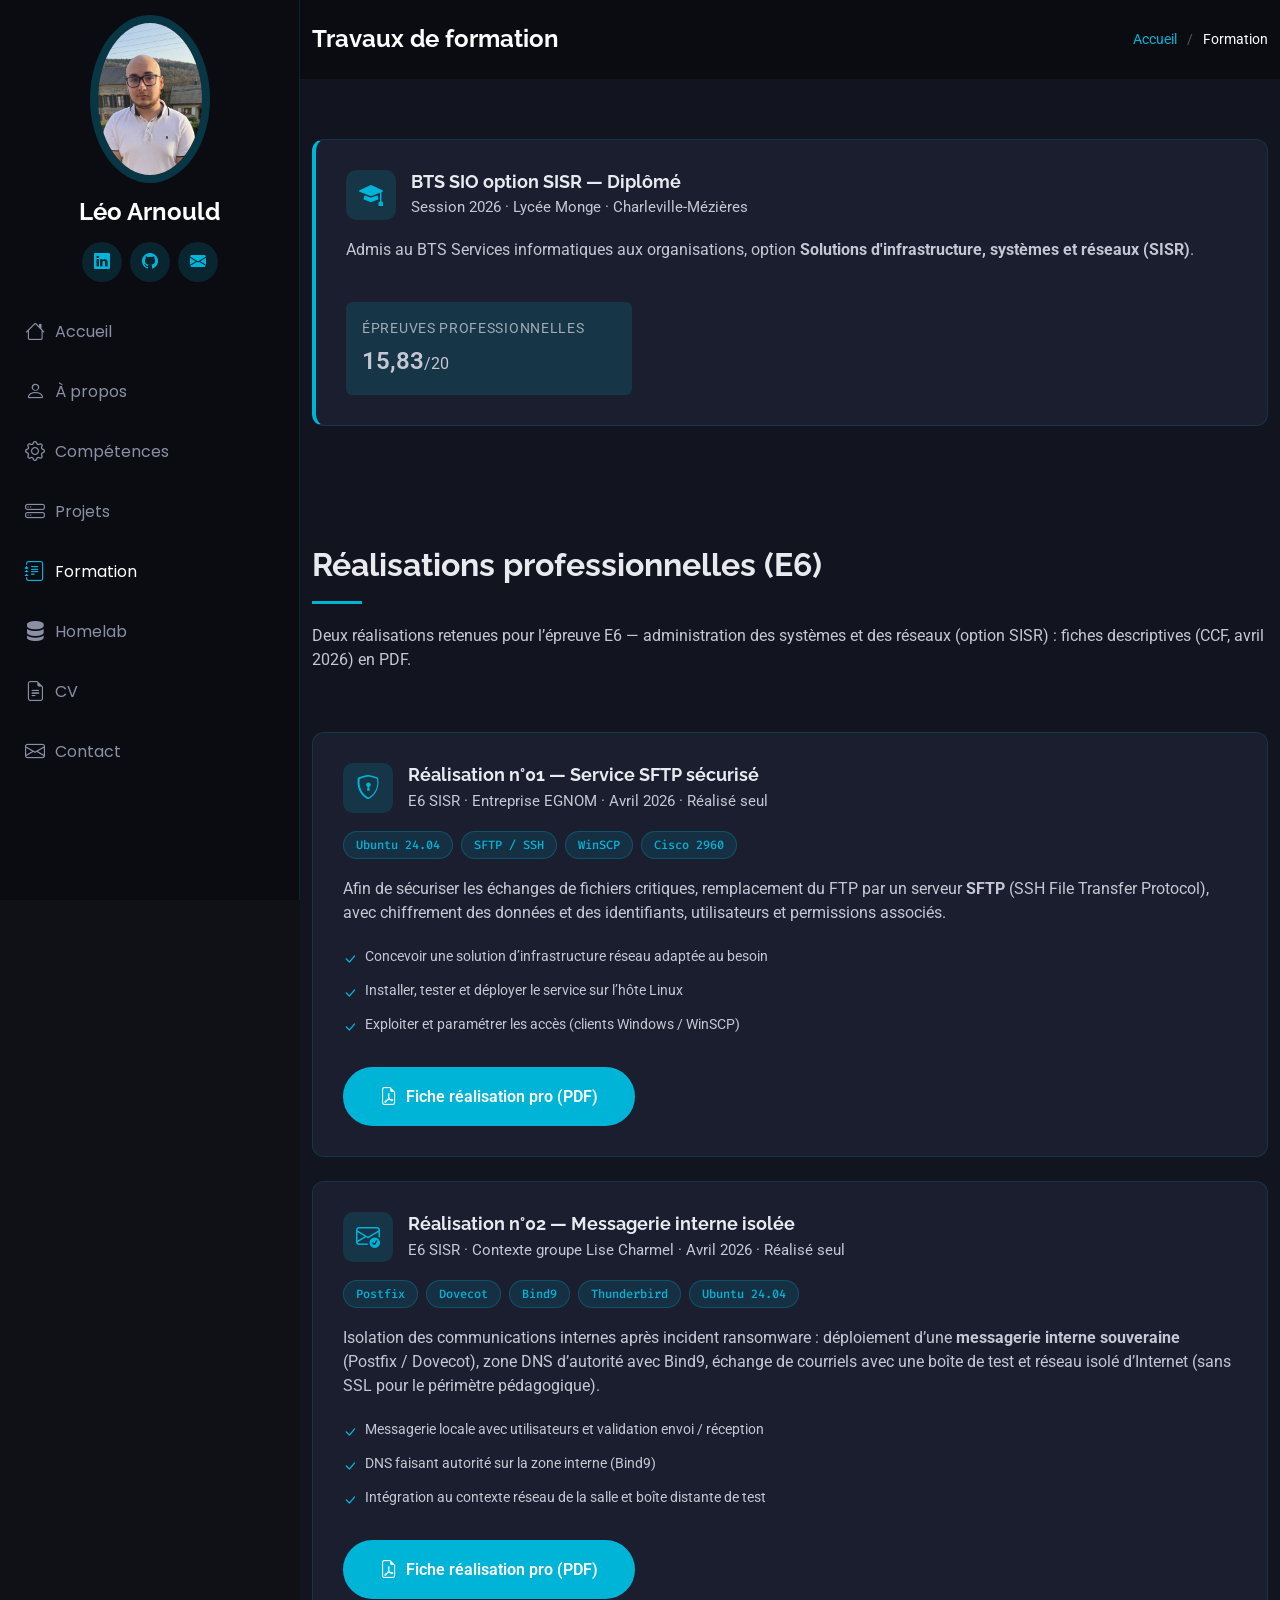
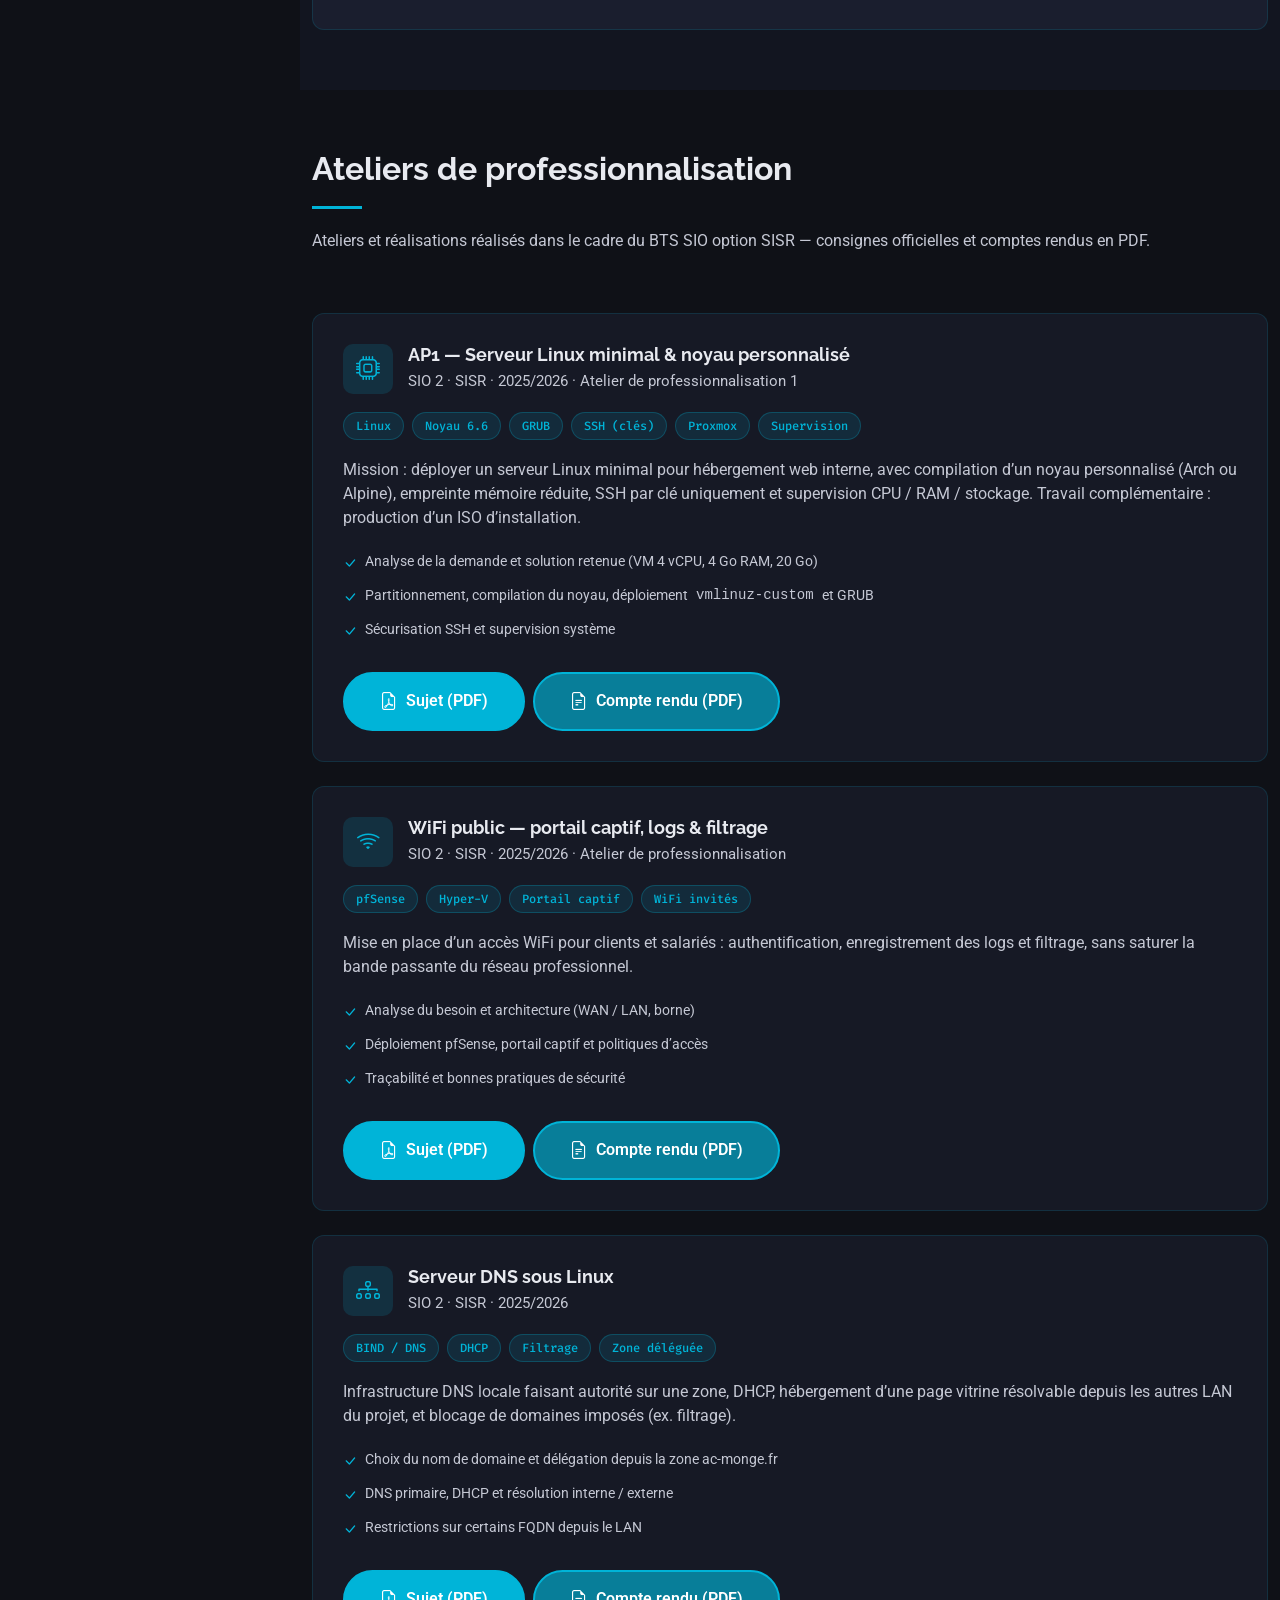
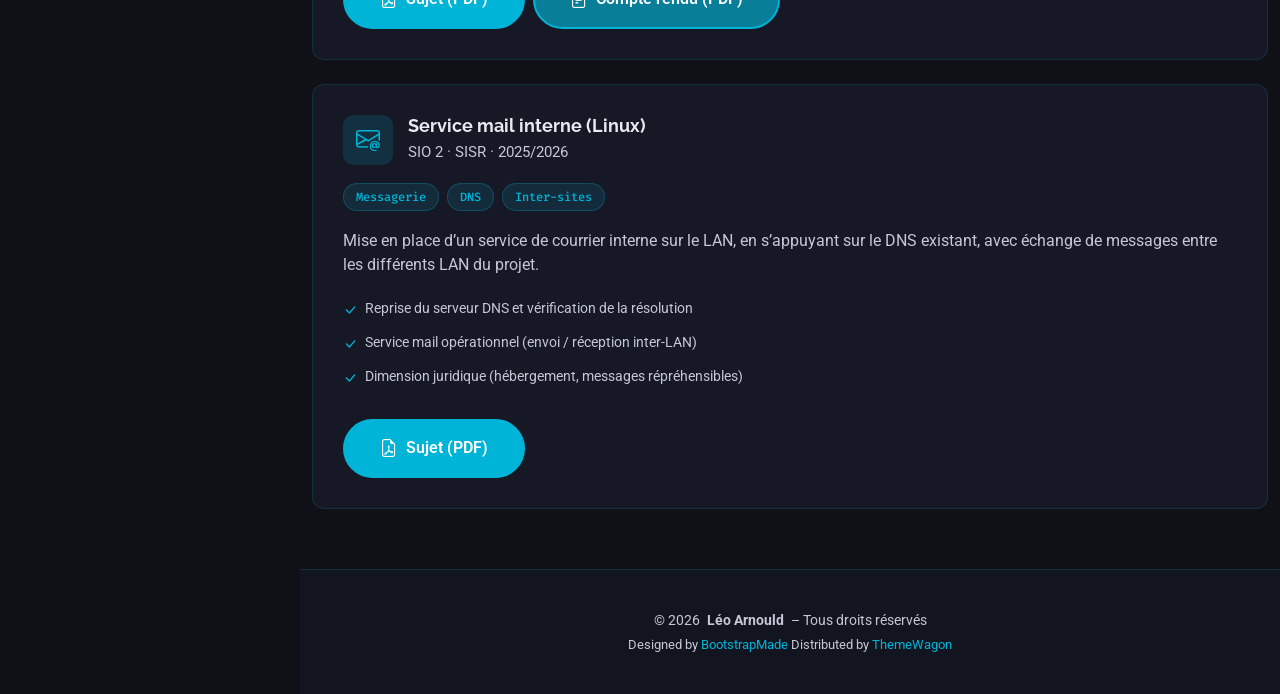
==== commit db797c70: "Retirer la moyenne generale, conserver uniquement la moyenne pro. Co-authored-by: Cursor <cursoragen" ====
--- a/bts-sio.html
+++ b/bts-sio.html
@@ -68,7 +68,7 @@
     </a>
 
     <div class="social-links text-center">
-      <a href="https://linkedin.com/" target="_blank" class="linkedin" aria-label="LinkedIn"><i class="bi bi-linkedin"></i></a>
+      <a href="https://www.linkedin.com/in/l%C3%A9o-arnould-480a563b5/" target="_blank" rel="noopener noreferrer" class="linkedin" aria-label="LinkedIn"><i class="bi bi-linkedin"></i></a>
       <a href="https://github.com/Zixos95" target="_blank" class="github" aria-label="GitHub"><i class="bi bi-github"></i></a>
       <a href="mailto:leo.arnould08@gmail.com" class="email" aria-label="Email"><i class="bi bi-envelope-fill"></i></a>
     </div>
@@ -119,13 +119,7 @@
             Admis au BTS Services informatiques aux organisations, option <strong>Solutions d'infrastructure, systèmes et réseaux (SISR)</strong>.
           </p>
           <div class="row mt-4 g-3">
-            <div class="col-sm-6">
-              <div class="p-3 rounded" style="background: color-mix(in srgb, var(--accent-color), transparent 90%);">
-                <p class="mb-1 small text-uppercase" style="letter-spacing: 0.05em; opacity: 0.8;">Moyenne générale</p>
-                <p class="mb-0 fs-4 fw-semibold">13,31<span class="fs-6 fw-normal">/20</span></p>
-              </div>
-            </div>
-            <div class="col-sm-6">
+            <div class="col-sm-6 col-md-4">
               <div class="p-3 rounded" style="background: color-mix(in srgb, var(--accent-color), transparent 85%);">
                 <p class="mb-1 small text-uppercase" style="letter-spacing: 0.05em; opacity: 0.8;">Épreuves professionnelles</p>
                 <p class="mb-0 fs-4 fw-semibold">15,83<span class="fs-6 fw-normal">/20</span></p>
